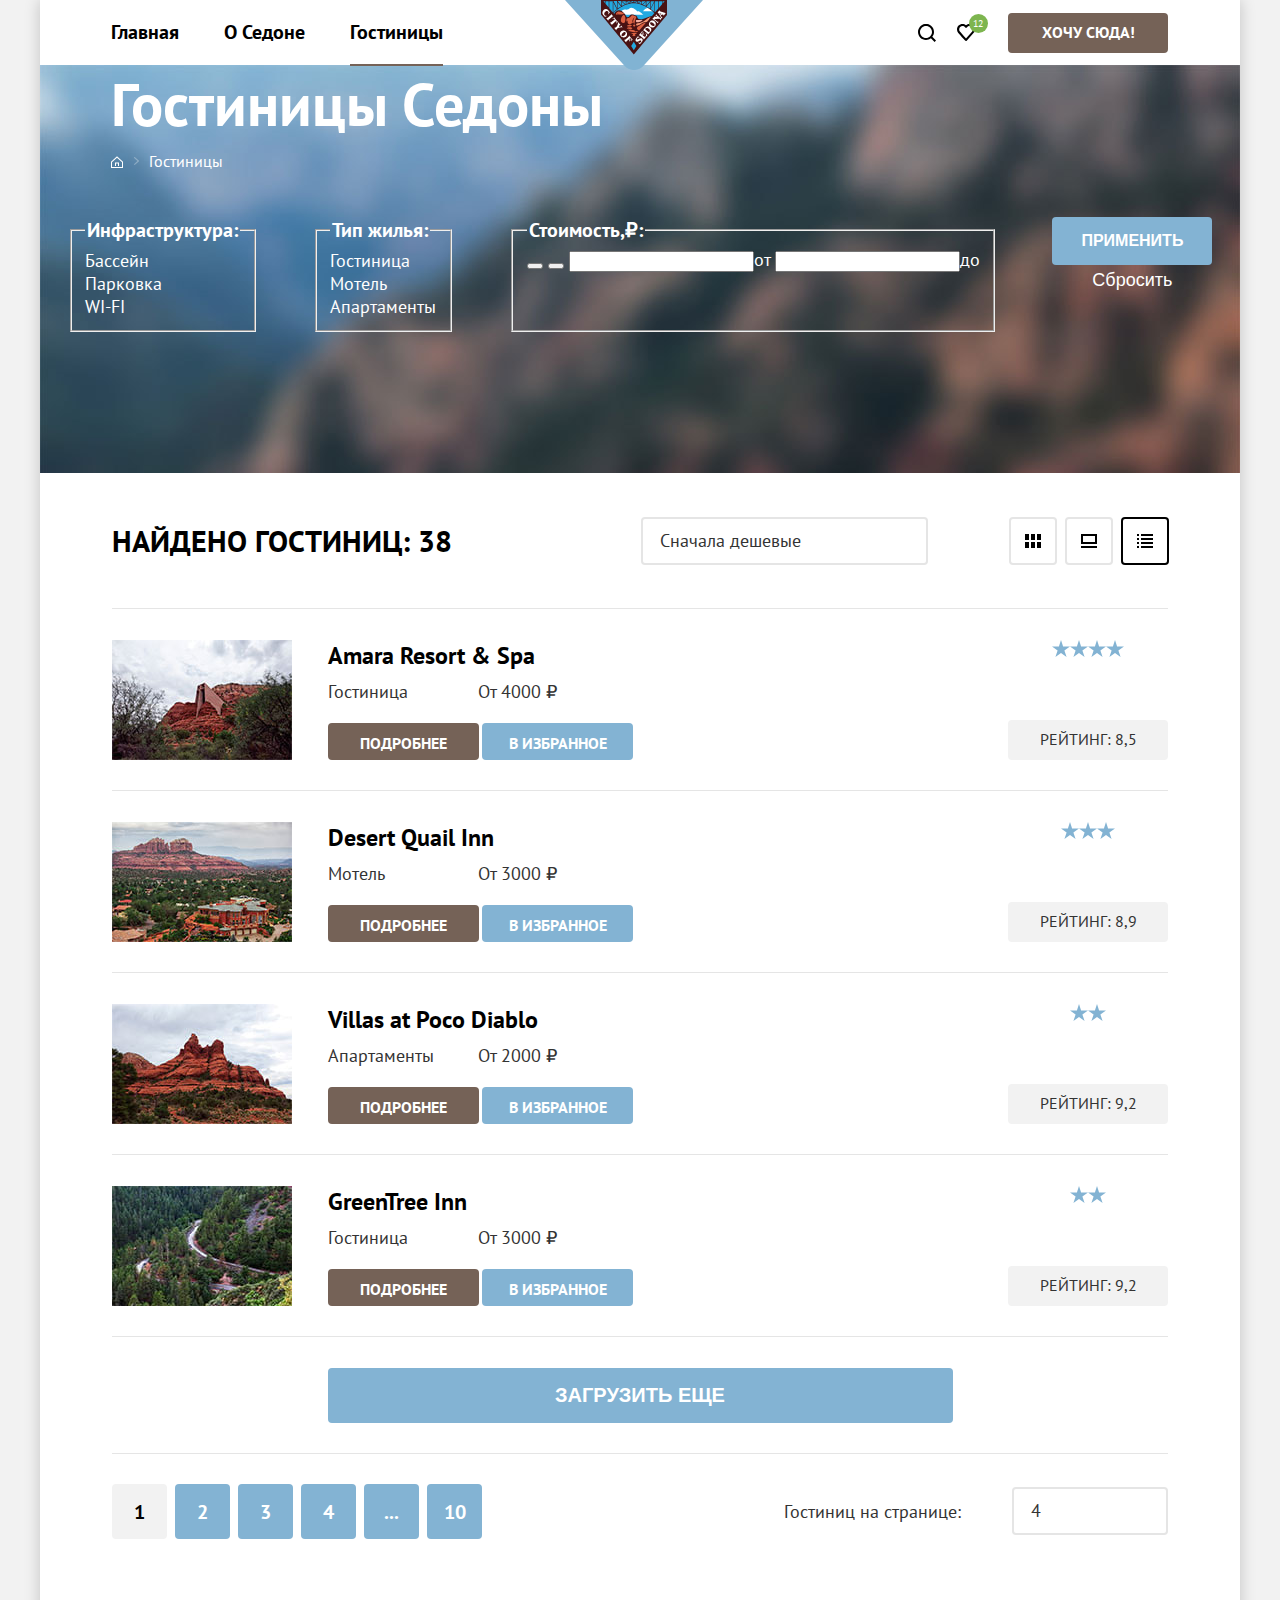
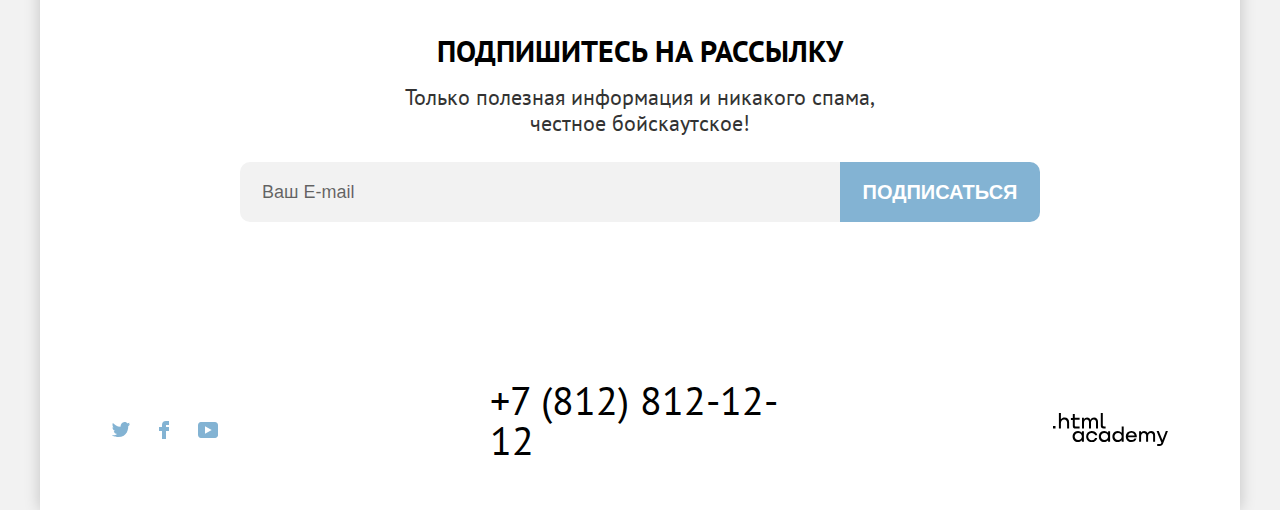
==== catalog.html @ 41ce442c "поправки" ====
<!DOCTYPE html>
<html lang="ru">
  <head>
    <meta charset="utf-8">
    <title>Каталог</title>
    <link rel="stylesheet" href="styles/styles.css">
  </head>

  <body>
    <div class="content-container">
    <header class="page-header">
      <nav class="navigation">
        <ul class="navigation-list">
          <li class="navigation-item">
            <a class="navigation-link" href="index.html">Главная</a>
          </li>
          <li class="navigation-item">
            <a class="navigation-link" href="about.html">О Седоне</a>
          </li>
          <li class="navigation-item">
            <a class="navigation-link" >Гостиницы</a>
          </li>
        </ul>

        <a class="navigation-logo" href="index.html">
          <img class="logo" src="img/sedona-mini-logo.svg" width="138" height="70" alt="логотип города Седона">
        </a>

        <ul class="navigation-list navigation-user">
          <li class="navigation-item">
            <a class="navigation-link" href="#">
              <svg class="navigation-icon"
              aria-hidden="true" focusable="false"
              width="18" height="18"
              viewBox="0 0 18 18"
              xmlns="http://www.w3.org/2000/svg">
              <path d="m18 16.5-3.7-3.7c1-1.3 1.7-3 1.7-4.9 0-4.4-3.6-8-8-8S0 3.6 0 8c0 4.4 3.6 8 8 8 1.8 0 3.5-.6 4.9-1.7l3.7 3.7 1.4-1.5ZM8 14c-3.3 0-6-2.7-6-6s2.7-6 6-6 6 2.7 6 6-2.7 6-6 6Z"/>
              </svg>
              <span class="visually-hidden">
                Поиск
              </span>
            </a>
          </li>
          <li class="navigation-item">
            <a class="navigation-link" href="#">
              <svg class="navigation-icon"
              aria-hidden="true" focusable="false"
              width="18" height="17"
              viewBox="0 0 18 17"
              xmlns="http://www.w3.org/2000/svg">
              <path d="M8.9 17c-.3 0-.6-.1-.8-.4-5.4-6.1-6.7-7.5-7-7.9C.4 7.8 0 6.6 0 5.4 0 2.4 2.4 0 5.5 0 6.8 0 8 .5 9 1.3 10 .5 11.3 0 12.5 0c3 0 5.5 2.4 5.5 5.4 0 1.3-.5 2.5-1.3 3.4l-7 7.9c-.2.2-.4.3-.8.3Zm-6-9.5c.3.4 3.5 4 6.1 6.9l6.2-7c.5-.5.7-1.2.7-2 0-1.8-1.5-3.3-3.3-3.3-1 0-2 .5-2.7 1.3-.3.3-.6.4-.9.4-.3 0-.6-.2-.8-.4-.7-.8-1.7-1.3-2.7-1.3-1.8 0-3.3 1.5-3.3 3.3-.1.9.3 1.6.7 2.1-.1 0-.1 0 0 0Z"/>
              </svg>
              <span class="visually-hidden">
                Избранное
              </span>
            </a>
            <span class="round-green">12</span>
          </li>
          <li class="navigation-item">
            <a class="button wanna-go" href="#">Хочу сюда!</a>
          </li>
        </ul>
      </nav>
    </header>

    <main class="main-inner main-container">
      <header class="inner-header">
        <h1 class="inner-header-title">Гостиницы Седоны</h1>
        <ul class="breadcrumbs">
          <li class="breadcrumbs-item">
            <a class="breadcrumbs-link bread-link-only-icon" href="index.html">
              <svg class="bread-home" width="12" height="12"
              aria-hidden="true" focusable="false"
              viewBox="0 0 12 12" fill="#fff"
              xmlns="http://www.w3.org/2000/svg"><path d="M6 .3 0 5.8V12h12V5.8L6 .3ZM11 11H1V6.2l5-4.5 5 4.5V11Z"/><path d="M4 10h1V7.5h2V10h1V6.5H4V10Z"/>
              </svg>
              <span class="visually-hidden">
                Главная
              </span>
            </a>
          </li>
          <li class="breadcrumbs-item">
            <a class="breadcrumbs-link" href="#">Гостиницы</a>
          </li>
        </ul>
      </header>

      <section class="infrastructure-type">
        <h2 class="visually-hidden">Инфраструктура и типы жилья фильтры</h2>
        <form class="infrastructure-type-filter" action="https://echo.htmlacademy.ru/" method="get">
          <fieldset class="catalog-filter-group">
            <legend class="catalog-filter-title">Инфраструктура:</legend>

            <ul class="catalog-filter-list">
              <li class="catalog-filter-item">
                <label class="control">
                  <input class="visually-hidden control-input" type="checkbox" name="swimming-pool">
                  <span class="control-mark"></span>
                  <span class="control-label">Бассейн</span>
                </label>
              </li>
              <li class="catalog-filter-item">
                <label class="control">
                  <input class="visually-hidden control-input" type="checkbox" name="parking-place">
                  <span class="control-mark"></span>
                  <span class="control-label">Парковка</span>
                </label>
              </li>
              <li class="catalog-filter-item">
                <label class="control">
                  <input class="visually-hidden control-input" type="checkbox" name="wi-fi">
                  <span class="control-mark"></span>
                  <span class="control-label">WI-FI</span>
                </label>
              </li>
            </ul>
          </fieldset>

          <fieldset class="catalog-filter-group">
            <legend class="catalog-filter-title">Тип жилья:</legend>
            <ul class="catalog-filter-list">
              <li class="catalog-filter-item">
                <label class="control">
                  <input class="visually-hidden control-input" type="radio" name="type-of-housing" value="guesthouse">
                  <span class="control-mark"></span>
                  <span class="control-label">Гостиница</span>
                </label>
              </li>
              <li class="catalog-filter-item">
                <label class="control">
                  <input class="visually-hidden control-input" type="radio" name="type-of-housing" value="motel">
                  <span class="control-mark"></span>
                  <span class="control-label">Мотель</span>
                </label>
              </li>
              <li class="catalog-filter-item">
                <label class="control">
                  <input class="visually-hidden control-input" type="radio" name="type-of-housing" value="apartments">
                  <span class="control-mark"></span>
                  <span class="control-label">Апартаменты</span>
                </label>
              </li>
            </ul>
          </fieldset>

          <fieldset class="catalog-filter-group">
            <legend class="catalog-filter-title">Стоимость,₽:</legend>
            <button class="range-toggle toggle-min" type="button">
              <span class="visually-hidden">Изменить минимальную цену.</span>
            </button>

            <button class="range-toggle toggle-max" type="button">
              <span class="visually-hidden">Изменить максимальную цену.</span>
            </button>

            <label class="catalog-filter-label">
              <input class="catalog-filter-input" type="number" name="min-price">от
            </label>

            <label class="catalog-filter-label">
              <input class="catalog-filter-input" type="number" name="max-price">до
            </label>

          </fieldset>

          <div class="button-container">
          <button class="button button-apply button-blue" type="submit">Применить</button>

          <button class="button-reset" type="reset">Сбросить</button>
          </div>
        </form>

        <div class="catalog-container">

        <div class="hotels-found-container">
        <p class="hotels-found-total">Найдено гостиниц: 38</p>

        <form class="sorting-type">
          <label class="visually-hidden" for="sorting">Сортировка</label>
          <select class="select-control" id="sorting" name="sorting">
            <option value="cheap">Сначала дешевые</option>
            <option value="expensive">Сначала дорогие</option>
          </select>
          <button class="visually-hidden" type="submit">Отсортировать отели</button>
        </form>

        <a href="#" class="grid-button-toggle">
          <svg width="16" height="14"
          aria-hidden="true" focusable="false"
          viewBox="0 0 16 14" fill="none"
          xmlns="http://www.w3.org/2000/svg"><path d="M4 0H0v6h4V0ZM16 0h-4v6h4V0ZM10 0H6v6h4V0ZM4 8H0v6h4V8ZM16 8h-4v6h4V8ZM10 8H6v6h4V8Z" fill="#000"/>
        </svg>
          <span class="visually-hidden">Показать карточки</span>
        </a>
        <a href="#" class="grid-button-toggle">
          <svg width="16" height="14"
          aria-hidden="true" focusable="false"
          viewBox="0 0 16 14" fill="none"
          xmlns="http://www.w3.org/2000/svg"><path d="M16 12H0v2h16v-2ZM14 2v6H2V2h12Zm2-2H0v10h16V0Z" fill="#000"/>
          </svg>
          <span class="visually-hidden">Показать карточки с описанием</span>
        </a>
        <a class="grid-button-toggle">
          <svg width="16" height="14"
          aria-hidden="true" focusable="false"
          viewBox="0 0 16 14" fill="none"
          xmlns="http://www.w3.org/2000/svg"><path d="M2 0H0v2h2V0ZM16 0H4v2h12V0ZM2 4H0v2h2V4ZM16 4H4v2h12V4ZM2 8H0v2h2V8ZM16 8H4v2h12V8ZM2 12H0v2h2v-2ZM16 12H4v2h12v-2Z" fill="#000"/>
          </svg>
          <span class="visually-hidden">Показать список</span>
        </a>
        </div>

        <ul class="hotel-list">
          <li class="hotel-card">
            <a class="hotel-image-link" href="hotel.html">
              <img class="hotel-card-image" src="img/catalog/hotel-one.jpg" width="180" height="120" alt="Амара Резорт эн Спа">
            </a>
            <div class="hotel-main-info-container">
            <h3 class="hotel-card-title"><a class="hotel-title-link" href="hotel.html">Amara Resort & Spa</a></h3>
            <span class="hotel-card-type">Гостиница</span>
            <span class="hotel-card-price">От 4000 ₽</span>
            <a href="#" class="button hotel-card-button">подробнее</a>
            <a href="#" class="button hotel-card-button button-blue">В избранное</a>
            </div>
            <div class="rating-container">
            <div class="hotel-rating-stars hotel-rating-stars-one"></div>
            <p class="hotel-rating-text">Рейтинг: 8,5</p>
            </div>
          </li>
          <li class="hotel-card">
            <a class="hotel-image-link" href="hotel.html">
              <img class="hotel-card-image" src="img/catalog/hotel-two.jpg" width="180" height="120" alt="Дэзерт Куэйл Инн">
            </a>
            <div class="hotel-main-info-container">
            <h3 class="hotel-card-title"><a class="hotel-title-link" href="hotel.html">Desert Quail Inn</a></h3>
            <span class="hotel-card-type">Мотель</span>
            <span class="hotel-card-price">От 3000 ₽</span>
            <a href="#" class="button hotel-card-button">подробнее</a>
            <a href="#" class="button hotel-card-button button-blue">В избранное</a>
            </div>
            <div class="rating-container">
            <div class="hotel-rating-stars hotel-rating-stars-two"></div>
            <p class="hotel-rating-text">Рейтинг: 8,9</p>
            </div>
          </li>
          <li class="hotel-card">
            <a class="hotel-image-link" href="hotel.html">
              <img class="hotel-card-image" src="img/catalog/hotel-three.jpg" width="180" height="120" alt="Вилас эт Поко Диабло">
            </a>
            <div class="hotel-main-info-container">
            <h3 class="hotel-card-title"><a class="hotel-title-link" href="hotel.html">Villas at Poco Diablo</a></h3>
            <span class="hotel-card-type">Апартаменты</span>
            <span class="hotel-card-price">От 2000 ₽</span>
            <a href="#" class="button hotel-card-button">подробнее</a>
            <a href="#" class="button hotel-card-button button-blue">В избранное</a>
            </div>
            <div class="rating-container">
            <div class="hotel-rating-stars hotel-rating-stars-three"></div>
            <p class="hotel-rating-text">Рейтинг: 9,2</p>
            </div>
          </li>
          <li class="hotel-card">
            <a class="hotel-image-link" href="hotel.html">
              <img class="hotel-card-image" src="img/catalog/hotel-four.jpg" width="180" height="120" alt="Грин Трии Инн">
            </a>
            <div class="hotel-main-info-container">
            <h3 class="hotel-card-title"><a class="hotel-title-link" href="hotel.html">GreenTree Inn</a></h3>
            <span class="hotel-card-type">Гостиница</span>
            <span class="hotel-card-price">От 3000 ₽</span>
            <a href="#" class="button hotel-card-button">подробнее</a>
            <a href="#" class="button hotel-card-button button-blue">В избранное</a>
            </div>
            <div class="rating-container">
            <div class="hotel-rating-stars hotel-rating-stars-four"></div>
            <p class="hotel-rating-text">Рейтинг: 9,2</p>
            </div>
          </li>
        </ul>

        <button class="button pagination-load-more button-blue" type="button">Загрузить еще</button>

        <div class="pagination-container">
        <ul class="pagination">
          <li class="pagination-item">
            <a class="pagination-link button pagination-current button-blue">1</a>
          </li>
          <li class="pagination-item">
            <a class="pagination-link button button-blue" href="#">2</a>
          </li>
          <li class="pagination-item">
            <a class="pagination-link button button-blue" href="#">3</a>
          </li>
          <li class="pagination-item">
            <a class="pagination-link button button-blue" href="#">4</a>
          </li>
          <li class="pagination-item">
            <a class="pagination-link button button-blue" href="#">...</a>
          </li>
          <li class="pagination-item">
            <a class="pagination-link button button-blue" href="#">10</a>
          </li>
        </ul>

        <form class="hotel-quantity-on-page">
          <label class="h-quantity" for="qy">Гостиниц на странице:</label>
          <select class="select-control" id="qy" name="amount">
            <option value="4">4</option>
            <option value="8">8</option>
          </select>
          <button class="visually-hidden" type="submit">Показать другое количество</button>
        </form>
        </div>
        </div>
      </section>
    </main>

    <footer class="page-footer">
      <section class="newsletter newsletter-catalog">
        <h2 class="page-footer-title">Подпишитесь на рассылку</h2>
        <p class="newsletter-email newsletter-email-catalog">Только полезная информация и никакого спама,<br>
          честное бойскаутское!</p>
         <form class="newsletter-form" action="#" method="post">
          <label class="visually-hidden" for="newsletter-email">Email</label>
          <input class="field" placeholder="Ваш E-mail" type="email" name="newsletter-email" id="newsletter-email" required>
          <button class="button newsletter-button button-blue" type="submit">Подписаться</button>
         </form>
      </section>

      <section class="footer-social">
        <h2 class="visually-hidden">Социальные сети</h2>
        <ul class="footer-social-list">
          <li class="footer-social-item">
            <a class="social-link" href="#">
              <svg class="social-icon"
              aria-hidden="true" focusable="false"
              width="18" height="15"
              viewBox="0 0 18 15" fill="#83B3D3"
              xmlns="http://www.w3.org/2000/svg"><g clip-path="url(#a)"><path d="M11.6.2c1.8-.5 3.2.3 3.8 1.2.7-.2 1.4-.5 2.1-.7 0 .9-.6 1.5-.9 1.8.7.1 1.4-.6 1.4-.6-.2 1-1.1 1.8-1.7 2C16.1 10.7 13 15.1 5.7 15h-.5c-.4 0-4.4-.5-5.2-1.9 2.4.2 4.1-.4 5-1.2-1-.3-2.9-.4-3.2-2.9.4.1.6.2 1.3.1C1.8 8.3.4 7.5.5 5.3c.3.3 1.1.5 1.4.5C1.1 5.6-.2 2.5.9.9c1.9 1.9 4 3.6 7.6 3.8C8.7 2.3 9.7.8 11.6.2Z" /></g><defs><clipPath id="a"><path fill="#fff" d="M0 0h18v15H0z"/></clipPath></defs>
              </svg>
              <span class="visually-hidden">Твиттер</span>
            </a>
          </li>
          <li class="footer-social-item">
            <a class="social-link" href="#">
              <svg class="social-icon"
              aria-hidden="true" focusable="false"
              width="10" height="18"
              viewBox="0 0 10 18" fill="#83B3D3"
              xmlns="http://www.w3.org/2000/svg">
              <path d="M7 0a4 4 0 0 0-4 4v2H0v4h3v8h4v-8h3V6H7V4h3V0H7Z"/>
              </svg>
              <span class="visually-hidden">ФейсБук</span>
            </a>
          </li>
          <li class="footer-social-item">
            <a class="social-link" href="#">
              <svg class="social-icon"
              aria-hidden="true" focusable="false"
              width="20" height="16"
              viewBox="0 0 20 16" fill="#83B3D3"
              xmlns="http://www.w3.org/2000/svg"><g clip-path="url(#b)"><path d="M17 0H2.9C1.2 0 0 1.5 0 3.2v9.5C0 14.5 1.2 16 2.9 16h14.3c1.5 0 2.9-1.5 2.9-3.2V3.2C19.9 1.5 18.7 0 17 0ZM7 11.8V4.2L13.7 8 7 11.8Z"/></g><defs><clipPath id="b"><path fill="#fff" d="M0 0h20v16H0z"/></clipPath></defs>
              </svg>
              <span class="visually-hidden">Ютюб</span>
            </a>
          </li>
        </ul>
      </section>

      <section class="contacts">
        <h2 class="visually-hidden">Номер телефона</h2>
          <a class="contacts-phone" href="tel:+78128121212">+7 (812) 812-12-12</a>
      </section>

      <section class="madein">
        <h2 class="visually-hidden">Сделоно в</h2>
          <a class="madein-link" href="https://htmlacademy.ru/">
            <svg class="madein-logo" width="115" height="34"
            aria-hidden="true" focusable="false"
            viewBox="0 0 115 34"
            xmlns="http://www.w3.org/2000/svg"><path d="M0 12.9v2.6h2.5v-2.6H0ZM11.6 4.5c-1.6 0-2.8.7-3.6 1.7h-.1V0h-2v15.5h2v-5.3c0-2.1 1.3-3.6 3.3-3.6 1.8 0 2.9 1.4 2.9 3.2v5.7h2V9.4c.1-3-1.8-4.9-4.5-4.9ZM26.6 4.8h-4.8V1.1h-2v3.8h-1.9v2h1.9v6c0 1.7 1 2.7 2.7 2.7h4.1v-2h-3.7c-.7 0-1.1-.4-1.1-1.1V6.8h4.8v-2ZM41.1 4.6c-1.6 0-2.9.8-3.5 2.1h-.1a3.7 3.7 0 0 0-3.4-2.1c-1.4 0-2.5.8-3.1 1.8h-.1V4.8H29v10.6h2V10c0-2 1-3.5 2.6-3.5 1.5 0 2.4 1 2.4 2.6v6.3h2V9.8c0-2.4 1.4-3.3 2.6-3.3 1.5 0 2.4 1 2.4 2.6v6.3h2V8.9c.1-2.5-1.4-4.3-3.9-4.3ZM47.8 12.7c0 1.7 1 2.7 2.8 2.7h2v-2h-1.7c-.7 0-1.1-.4-1.1-1.1V0h-2v12.7ZM28.9 19.7a4.9 4.9 0 0 0-3.9-1.8c-3.1 0-5.4 2.3-5.4 5.6s2.3 5.6 5.4 5.6c1.8 0 3-.8 3.8-1.9h.1v1.6h2V18.2h-2v1.5Zm-3.6 7.4a3.5 3.5 0 0 1-3.6-3.6c0-2 1.4-3.6 3.6-3.6s3.6 1.6 3.6 3.6c0 1.9-1.4 3.6-3.6 3.6ZM44.2 22c-.5-2.4-2.6-4.1-5.4-4.1a5.4 5.4 0 0 0-5.6 5.6c0 3.1 2.2 5.6 5.6 5.6 2.8 0 4.9-1.8 5.4-4.2h-2.1a3.4 3.4 0 0 1-3.3 2.3 3.5 3.5 0 0 1-3.6-3.6c0-2 1.4-3.6 3.6-3.6 1.6 0 2.8 1 3.3 2.2h2.1V22ZM55.1 19.7a4.9 4.9 0 0 0-3.9-1.8c-3.1 0-5.4 2.3-5.4 5.6s2.3 5.6 5.4 5.6c1.8 0 3-.8 3.8-1.9h.1v1.6h2V18.2h-2v1.5Zm-3.6 7.4a3.5 3.5 0 0 1-3.6-3.6c0-2 1.4-3.6 3.6-3.6s3.6 1.6 3.6 3.6c0 1.9-1.5 3.6-3.6 3.6ZM68.7 19.8a5 5 0 0 0-3.9-1.9c-3.1 0-5.4 2.3-5.4 5.6s2.2 5.6 5.4 5.6c1.7 0 3-.8 3.8-1.8h.1v1.5h2V13.4h-2v6.4Zm-3.6 7.3a3.5 3.5 0 0 1-3.6-3.6c0-2 1.4-3.6 3.6-3.6s3.6 1.6 3.6 3.6c-.1 2-1.5 3.6-3.6 3.6ZM78.3 17.9a5.4 5.4 0 0 0-5.5 5.6c0 3 2.1 5.6 5.5 5.6 2.5 0 4.5-1.3 5.2-3.6h-2.1c-.5 1-1.6 1.6-3 1.6-1.9 0-3.3-1.3-3.4-2.9h8.8c.2-3.6-2-6.3-5.5-6.3Zm0 1.9c1.7 0 3 1 3.3 2.6h-6.5a3.2 3.2 0 0 1 3.2-2.6ZM98.2 17.9a4 4 0 0 0-3.6 2h-.1c-.6-1.2-1.8-2-3.4-2-1.4 0-2.5.7-3.1 1.8v-1.5h-1.9v10.6h2v-5.4c0-2 1-3.4 2.6-3.5 1.5 0 2.4 1 2.4 2.6v6.3h2v-5.6c0-2.4 1.4-3.3 2.6-3.3 1.5 0 2.4 1 2.4 2.6v6.3h2v-6.5c.1-2.6-1.4-4.4-3.9-4.4ZM109.4 27l-3.6-8.9h-2.2l4.8 11.6c-.3.9-.7 1.2-1.7 1.2h-2.5v2h2.5c1.8 0 2.8-.8 3.5-2.6l4.7-12.2h-2.1l-3.4 8.9Z"/>
            </svg>
          </a>
      </section>
    </footer>
    </div>
  </body>
</html>
---- styles/styles.css ----
@font-face {
  font-family: "PT Sans";
  font-style: normal;
  font-weight: 400;
  src: url("../fonts/ptsans-400.woff2") format("woff2");
  font-display: swap;
}

@font-face {
  font-family: "PT Sans";
  font-style: normal;
  font-weight: 700;
  src: url("../fonts/ptsans-700.woff2") format("woff2");
  font-display: swap;
}

.visually-hidden {
  position: absolute;
  width: 1px;
  height: 1px;
  margin: -1px;
  padding: 0;
  border: 0;
  clip: rect(0 0 0 0);
  overflow: hidden;
}

html {
  height: 100%;
}

body {
  margin: 0;
  display: flex;
  flex-direction: column;
  min-height: 100%;
  font-family: "PT Sans", "Verdana", sans-serif;
  font-weight: 400;
  font-size: 18px;
  line-height: 21px;
  color: #333333;
  background-color: #F2F2F2;
}
.pagination,
.hotel-card,
.infrastructure-type-filter,
.hotels-found-container{
  display: flex;
  list-style-type: none;
}

.infrastructure-type-filter {
  justify-content: space-around;
  margin-bottom: 142px;
}

.select-control {
  display: block;
  font-size: 18px;
  font-family: "PT Sans", sans-serif;
  font-weight: 400;
  color: #333333;
  line-height: 23px;
  padding: 12px 127px 13px 19px;
  max-width: 100%;
  box-sizing: border-box;
  margin: 0;
  border: none;
  box-shadow: inset 0 0 0 2px #E5E5E5;
  border-radius: 4px;
  -moz-appearance: none;
  -webkit-appearance: none;
  appearance: none;
  background-color: #FFFFFF;
}

.select-control:hover {
  box-shadow: inset 0 0 0 2px #83B3D3;
}

.select-control:focus {
  box-shadow: inset 0 0 0 2px #83B3D3;
  outline: none;
}

.select-control:active {
  color: rgba(3, 3, 3, 0.3);
}

.hotels-found-container {
  width: 1057px;
  align-items:center;
  min-height: 134px;
}

.sorting-type {
  margin-right: 81px;
}

.pagination {
  width: 368px;
}

.pagination-item:not(:last-child) {
  margin-right: 8px;
}

.hotel-quantity-on-page,
.rating-container {
  margin-left: auto;
}

.rating-container {
  display: flex;
  flex-direction: column;
  align-items: center;
  justify-content: space-between;
}


.content-container {
  margin: 0 auto;
  width: 1200px;
  background: #FFFFFF;
  box-shadow: 0px 0px 15px rgba(0, 0, 0, 0.2);
}

.catalog-container {
  display: flex;
  flex-direction: column;
  width: 1056px;
  margin: 0 auto;
}

.main-container {
  flex-grow: 1;
}

.pagination-container,
.navigation,
.navigation-list {
  display: flex;
  flex-wrap: wrap;
}

.pagination-container {
  position:relative;
  align-items: center;
}

.pagination-container:before{
  position: absolute;
  content: "";
  width: 1056px;
  border-bottom: 1px solid #E5E5E5;
  top: -31px;
}

.navigation {
  padding-left: 59px;
  padding-right: 72px;
}

.reccomendation-list,
.advantages-list,
.pagination,
.hotel-list,
.catalog-filter-list,
.navigation-list,
.footer-social-list,
.breadcrumbs {
  margin: 0;
  padding: 0;
  list-style-type: none;
}

.hotel-list {
  border-top: 1px solid #E5E5E5;
  margin-bottom: 31px;
}

.hotel-card {
  padding-top: 31px;
  padding-bottom: 30px;
  border-bottom: 1px solid #E5E5E5;
}

.hotel-main-info-container {
  margin-left: 36px;
  display: grid;
  grid-template-columns: 150px 300px;
}

.breadcrumbs {
  display: flex;
  align-items: center;
  margin-left: 63px;
  margin-bottom: 42px;
}

.footer-social-list {
  display: flex;
  flex-wrap: wrap;
}

.footer-social {
  width: 179px;
  margin-left: 61px;
}

.footer-social-item .button {
  background-color: #FFFFFF;
}

.footer-social-item:nth-child(3n+1) {
  margin-right: 3px;
}

.footer-social-item:nth-child(3n+2) {
  margin-right: 4px;
}

.navigation-list {
  width: 400px;
  align-items: center;
}

.navigation-list:nth-child(1) .navigation-item:not(:nth-child(3)) {
  margin-right: 21px;
}

.navigation-user .navigation-item:nth-child(3n+2) {
  margin-left: 1px;
}

.navigation-user .navigation-item:nth-child(3n+3) {
  margin-left: 23px;
}

.navigation-user {
  justify-content: flex-end;
}

.navigation-user .navigation-link {
  display: flex;
  align-items: center;
  justify-content: center;
  padding: 10px;
}

.wrapper-under-welcome {
  padding-top: 63px;
  padding-bottom: 79px;
  padding-left: 240px;
  padding-right: 240px;
}

.under-welcome {
  margin: 0;
}

.navigation-user .navigation-item:nth-child(2) {
  position:relative;
}
.round-green {
  color: #FFFFFF;
  display: block;
  width: 19px;
  height: 19px;
  font-size: 10px;
  line-height: 13px;
  padding-top: 3px;
  box-sizing: border-box;
  padding-left: 4px;
  background-color: #7DB54F;
  border-radius: 50%;
  position: absolute;
  top: 0px;
  left: 22px;
}

.advantages-list,
.reccomendation-list,
.ai-with-pic {
  display: grid;
  grid-template-columns: repeat(3, 400px);
}

.ai-with-pic {
  grid-column: 1/-1;
}

 .ai-with-pic:nth-child(3n+1) .wrapper-advantages-item-sedona {
  grid-column: 2/-1;
 }

 .ai-with-pic:nth-child(2n) .wrapper-advantages-item-sedona {
   grid-column: 1/3;
   grid-row: 1/2;
 }

.reccomendation-item,
.experiment {
  width: 400px;
  min-height: 384px;
}
.wrapper-advantages-item-sedona {
  width: 800px;
}

.advantages-photo-bug {
  display: block;
}

.interested {
  display: flex;
  flex-direction: column;
  align-items: center;
}
.page-footer {
  display: flex;
  flex-wrap: wrap;
  justify-content: space-between;
  align-items: center;
}

.contacts {
  width: 361px;
  margin: 15px auto 35px auto;
}
.madein {
  width: 160px;
  margin-right: 50px;
}

.madein-link {
  display:flex;
  align-items:center;
  justify-content: center;
  padding: 18px 22px;
}

.madein-link:hover .madein-logo {
  fill: #756257;
}

.madein-link:focus .madein-logo {
  fill: #756257;
}
.madein-link:focus {
box-shadow: inset 0 0 0 3px #83B3D3;
outline: none;
border-radius: 10px;
}

.madein-link:active .madein-logo {
  fill: #756257;
  opacity: 30%;
}

.navigation-link  {
  color: #000000;
  font-weight: 700;
  padding: 6px 12px;
  font-size: 20px;
  line-height: 26px;
  text-decoration: none;
}

.social-link {
  width: 40px;
  height: 40px;
  display:flex;
  align-items: center;
  justify-content: center;
}

.social-icon,
.navigation-icon {
  display: block;
}

.social-link:hover .social-icon {
  fill:#68A2CA;
}

.social-link:focus {
  box-shadow: inset 0 0 0 3px #83B3D3;
  outline: none;
  border-radius: 10px;
}

.social-link:focus .social-icon {
  fill:#68A2CA;
}

.social-link:active .social-icon {
  fill:#68A2CA;
  opacity: 30%;
}

.navigation-link:hover,
.contacts-phone:hover {
  color: #756257;
}

.navigation-link:focus,
.contacts-phone:focus {
  color: #756257;
  box-shadow: inset 0 0 0 3px #83B3D3;
  outline: none;
  border-radius: 10px;
}
.navigation-link:not([href]) {
  text-decoration-line:underline;
  text-decoration-style: solid;
  text-decoration-color:#756257;
  text-decoration-thickness: 2px;
  text-underline-offset: 25px;
}
.navigation-item {
  z-index:1;
}
.navigation-link:active,
.contacts-phone:active {
  color: #756257;
  opacity: 30%;
}

.navigation-link:hover .navigation-icon {
  fill: #756257;
}

.navigation-link:focus .navigation-icon {
  fill: #756257;
}

.navigation-link:active .navigation-icon {
  fill: #756257;
  opacity: 30%;
}

.wanna-go:hover,
.button-search:hover,
.hotel-card-button:hover {
  background-color: #615048;
}

.wanna-go:focus,
.button-search:focus,
.hotel-card-button:focus {
  background-color: #615048;
  box-shadow: 0 0 0 3px #83B3D3;
  outline: none;
  border-radius: 4px;
}

.wanna-go:active,
.button-search:active,
.hotel-card-button:active  {
  background-color: #615048;
  color: rgba(255, 255, 255, 0.3);
}

.wanna-go {
  display: block;
  width: 160px;
  padding-top: 9px;
  padding-bottom: 10px;
}
.grid-button-toggle {
  width: 48px;
  height: 48px;
  display: flex;
  align-items: center;
  justify-content: center;
  padding: 17px 16px;
  background-color: #FFFFFF;
  box-sizing: border-box;
  box-shadow: inset 0 0 0 2px #e5e5e5;
  border-radius: 4px;
}

.grid-button-toggle:nth-of-type(2) {
  margin-left: 8px;
  margin-right: 8px;
}

.grid-button-toggle:hover {
  box-shadow: inset 0 0 0 2px #83B3D3;
}

.grid-button-toggle:focus {
  box-shadow: inset 0 0 0 2px #83B3D3;
  outline: none;
}
.grid-button-toggle:not([href]) {
  box-shadow: inset 0 0 0 2px #000000;
  outline: none;
}

.button-container {
  display: flex;
  flex-direction: column;
  align-items: center;
}

.button {
 display: inline-block;
 font-size: 16px;
 color: #FFFFFF ;
 font-weight: 700;
 box-sizing: border-box;
 background-color: #756257;
 border: none;
 border-radius: 4px;
 text-align: center;
 text-transform: uppercase;
 text-decoration: none;
 cursor: pointer;
}

.button-blue {
  background-color: #83B3D3;
}

.button-blue:hover {
  background-color: #68A2CA;
}

.button-blue:focus {
  background-color: #68A2CA;
  box-shadow: 0 0 0 3px #756257;
  outline: none;
  border-radius: 4px;
}

.newsletter-button:focus {
  border-top-right-radius: 10px;
  border-bottom-right-radius: 10px;
  border-top-left-radius: 0px;
  border-bottom-left-radius: 0px;
}

.button-blue:active {
  color: rgba(255, 255, 255, 0.3);
  background-color: #68A2CA;
}

.button-apply:focus {
  box-shadow: 0 0 0 3px #FFFFFF;
  outline: none;
  border-radius: 4px;
}

.button-apply {
  width: 160px;
  min-height: 48px;
  padding: 0;
}
.button-search {
  min-width: 575px;
  padding-top: 12px;
  padding-bottom: 12px;
  font-size: 20px;
  line-height: 36px;
  margin-bottom: 91px;
}

.newsletter-button {
  width: 200px;
  min-height: 60px;
  padding: 0;
  font-size: 20px;
  line-height: 26px;
  border-radius: 0px 10px 10px 0px;
  margin: 0;
}

.hotel-card-button {
  padding-top: 9px;
  padding-bottom: 10px;
  width: 151px;
  max-height: 37px;
  align-self: end;
}

.hotel-card-type {
  align-self: start;
}

.button+.button {
  margin-left: 4px;
}


.pagination-load-more {
  align-self: center;
  width: 625px;
  font-size: 20px;
  line-height: 26px;
  min-height: 55px;
  padding: 0;
  margin-bottom: 61px;
}

.button-reset {
  display: inline-block;
  background: transparent;
  border: none;
  color: #FFFFFF;
  text-decoration: none;
  font-weight: 400;
  font-size: 18px;
  line-height: 23px;
  text-align: center;
  padding: 4px 0 5px 0;
  width: 100px;
  border-radius: 4px;
}

.button-reset:hover {
  color: rgba(255, 255, 255, 0.6);
}

.button-reset:focus {
  box-shadow: inset 0 0 0 3px #83B3D3;
  outline: none;
}

.button-reset:active {
  color: rgba(255, 255, 255, 0.3);
}

.pagination-link {
  display: block;
  box-sizing: border-box;
  width: 55px;
  height: 55px;
  font-size: 20px;
  line-height: 26px;
  padding: 15px;
}

.pagination-link:not([href]) {
  color: #000000;
  background-color: #F2F2F2;
}

.breadcrumbs-link {
  display: flex;
  align-items: center;
  justify-content: center;
  color: #FFFFFF;
  font-size: 16px;
  text-decoration: none;
}

.breadcrumbs-item:not(:nth-child(1)) {
  margin-left: 10px;
}
.breadcrumbs-item {
  position: relative;
}

.breadcrumbs-item:not(:nth-child(1)):before{
  content: url(../img/nav-vector.svg);
  position: absolute;
  left: -7px;
}

.breadcrumbs-item:not(:nth-child(1)) .breadcrumbs-link {
  padding: 3px 8px;
}

.bread-link-only-icon {
  width: 28px;
  height: 27px;
}

.breadcrumbs-link:hover .bread-home{
  fill: rgba(255, 255, 255, 0.6);
}
.breadcrumbs-link:hover {
  color: rgba(255, 255, 255, 0.6);
}

.breadcrumbs-link:focus {
  box-shadow: inset 0 0 0 3px #83B3D3;
  outline: none;
  border-radius: 4px
}

.breadcrumbs-link:active .bread-home {
  fill: rgba(255, 255, 255, 0.3);
}

.breadcrumbs-link:active {
  color: rgba(255, 255, 255, 0.3);
}

.main-index {
  text-align: center;
}

.index-title,
.interested-index-title,
.page-footer-title {
  font-weight: 700;
  font-size: 30px;
  line-height: 36px;
  color: #000000;
  text-transform: uppercase;
}

.page-footer-title {
  margin-top: 94px;
  margin-bottom: 15px;
}

.newsletter-email {
  font-size: 22px;
  line-height: 26px;
  margin-top: 0;
  margin-bottom: 26px;;
}

.newsletter-form {
  display: flex;
  justify-content: center;
  margin-bottom: 94px;
}
.field {
  width: 600px;
  font-size: 18px;
  line-height: 26px;
  background-color: #F2F2F2;
  border-top-left-radius: 10px;
  border-bottom-left-radius: 10px;
  border: none;
  margin: 0;
  padding-left: 22px;
  padding-right: 19px;
  box-sizing: border-box;
}

.field::-webkit-input-placeholder {
  color: rgba(0, 0, 0, 0.6);
}

.field:hover {
  background-color: #E5E5E5;
}

.field:focus {
  background-color: #E5E5E5;
  box-shadow: 0 0 0 3px #83B3D3;
  outline: none;
}

.field:not(:placeholder-shown) {
  background-color: #FFFFFF;
  box-shadow: inset 0 0 0 2px #000000;
}

.field-with-error {
  background-color: #FFFFFF;
  box-shadow: inset 0 0 0 2px #FF5757;
}

.interested-index-title {
  margin-top: 91px;
  margin-bottom: 15px;
}

.interested-text {
  font-size: 22px;
  line-height: 26px;
  margin-top: 0;
  margin-bottom: 73px;
  width: 720px;
}

.index-title {
  padding-bottom: 8px;
}

.footer-title-white {
  color:#FFFFFF;
}

.newsletter-email-catalog {
  color: #333333;
}

.text-under-index-title {
  margin-top: 23px;
  font-size: 22px;
  line-height: 36px;
}

.advantages-title,
.reccomendation-title {
  color: #000000;
  font-weight: 700;
  font-size: 24px;
  line-height: 28px;
  text-transform: uppercase;
}

.advantages-title {
  margin-top: 98px;
  margin-bottom: 25px;
  margin-left: auto;
  margin-right: auto;
}

.advantages-description {
  margin-top: 26px;
  margin-bottom: 77px;
  margin-left: 75px;
  margin-right: 75px;
}

.description-blue {
  margin-left: 90px;
  margin-right: 90px;
}

.advantages-number {
  display: block;
}

.reccomendation-title {
  margin-top: 0px;
  margin-bottom: 20px;
}

.ai-blue {
  color: #FFFFFF;
}

.experiment {
  background-color:#83B3D3;
}

.reccomendation-description {
  color: #333333;
  width: 250px;
  margin-top: 0;
  margin-bottom: 79px;
  margin-left: 75px;
  margin-right: 75px;
}

.reccomendation-item:nth-child(1n) {
  background-color: rgba(131, 179, 211, 0.12);
}

.reccomendation-item:nth-child(2n) {
  background-color: #FFFFFF;
}

.advantages-item:nth-child(3n+3),
.advantages-item:nth-child(2n+3)  {
  background-color: rgba(131, 179, 211, 0.12);
  width: 400px;
  min-height: 384px;
}

.advantages-item:nth-child(2n+4) {
  background-color: rgba(131, 179, 211, 0.2);
  width: 400px;
  min-height: 384px;
}

.contacts-phone {
  display: block;
  padding: 15px;
  color: #000000;
  font-size: 40px;
  line-height: 40px;
  text-decoration: none;
}

.inner-header-title {
  color: #FFFFFF;
  font-weight: 700;
  font-size: 60px;
  line-height: 78px;
  margin-top: 0;
  margin-bottom: 5px;
  margin-left: 71px;
}

.catalog-filter-group{
  color: #FFFFFF;
}

.catalog-filter-title {
  font-weight: 700;
  font-size: 20px;
  line-height: 26px;
}

.control-label {
  font-weight: 400;
  font-size: 18px;
  line-height: 23px;
}

.hotels-found-total {
  color: #000000;
  font-weight: 700;
  font-size: 30px;
  line-height: 39px;
  text-transform: uppercase;
  margin-top: 0;
  margin-bottom: 0;
  margin-right: auto;

}

.hotel-card {
  line-height: 23px;
}
.hotel-card-image {
  display: block;
}
.hotel-image-link:hover {
  opacity: 60%;
}

.hotel-image-link:focus {
  box-shadow: 0 0 0 3px #83B3D3;
  outline: none;
}

.hotel-image-link:active {
  opacity: 30% ;
}

.hotel-card-title {
  margin: 0 0 0 -15px;
  grid-column: 1/-1;
}

.hotel-title-link {
  padding: 10px 16px 10px 15px;
  border-radius: 10px;
}

.hotel-title-link:hover {
  color: #756257;
}

.hotel-title-link:focus {
  color: #756257;
  box-shadow: inset 0 0 0 3px #83B3D3;
  outline: none;
}

.hotel-title-link:active {
  color: #756257;
  opacity: 30%;
}

.hotel-title-link {
  color: #000000;
  font-weight: 700;
  font-size: 24px;
  line-height: 31px;
  text-decoration: none;
}

.hotel-rating-text {
  width: 160px;
  background-color: #F2F2F2;
  border-radius: 4px;
  font-size: 16px;
  line-height: 21px;
  text-align: center;
  text-transform: uppercase;
  margin: 0;
  padding: 9px 0 10px 0;
}

.hotel-quantity-on-page {
  display: flex;
  align-items: center;
  line-height: 23px;
}

.h-quantity {
  margin-right: 51px;
}

.navigation-list:first-of-type {
  margin-top: 19px;
  margin-bottom: 20px;
}

.navigation-user {
  align-items: center;
}

.navigation-logo {
  margin: 0 auto;
  margin-bottom: -34px;
  z-index: 1;
  width: 138px;
  color: #000000;
  background-color: transparent;
}

.welcome-logo-cover {
  position: relative;
  color: #000000;
  background-color: white;
  background: url("../img/divider.svg") no-repeat bottom, url("../img/background-index.jpg") no-repeat;
}

.welcome-logo {
  margin-left: auto;
  margin-right: auto;
  margin-top: 52px;
  margin-bottom: 77px;
}

.housing {
  margin: 89px auto 23px auto;
  width: 75px;
  height: 72px;
  background-image: url("../img/housing.svg");
  background-repeat: no-repeat;
}

.food {
  margin: 91px auto 23px auto;
  width: 74px;
  height: 70px;
  background-image: url("../img/food.svg");
  background-repeat: no-repeat;
}

.souvenirs {
  margin: 85px auto 23px auto;
  width: 64px;
  height: 76px;
  background-image: url("../img/souvenirs.svg");
  background-repeat: no-repeat;
}

.newsletter {
  width: 1200px;
  min-height: 411px;
  color: #FFFFFF;
  background-color: #000000;
  background-image: url("../img/background-main-mail.jpg");
  background-repeat: no-repeat;
  text-align: center;
}

.newsletter-catalog {
  background-image: none;
  background-color:#FFFFFF;
}


.main-inner {
  min-height: 408px;
  background-image: url("../img/background-catalog-filter.jpg");
  background-repeat: no-repeat;
}

.hotel-rating-stars {
  height: 17px;
  background-color: white;
  background-image: url("../img/star.svg");
  background-repeat: repeat-x;
}

.hotel-rating-stars-one {
  width: 72px;
}

.hotel-rating-stars-two {
  width: 54px;
}

.hotel-rating-stars-three {
  width: 36px;
}

.hotel-rating-stars-four {
  width: 36px;
}
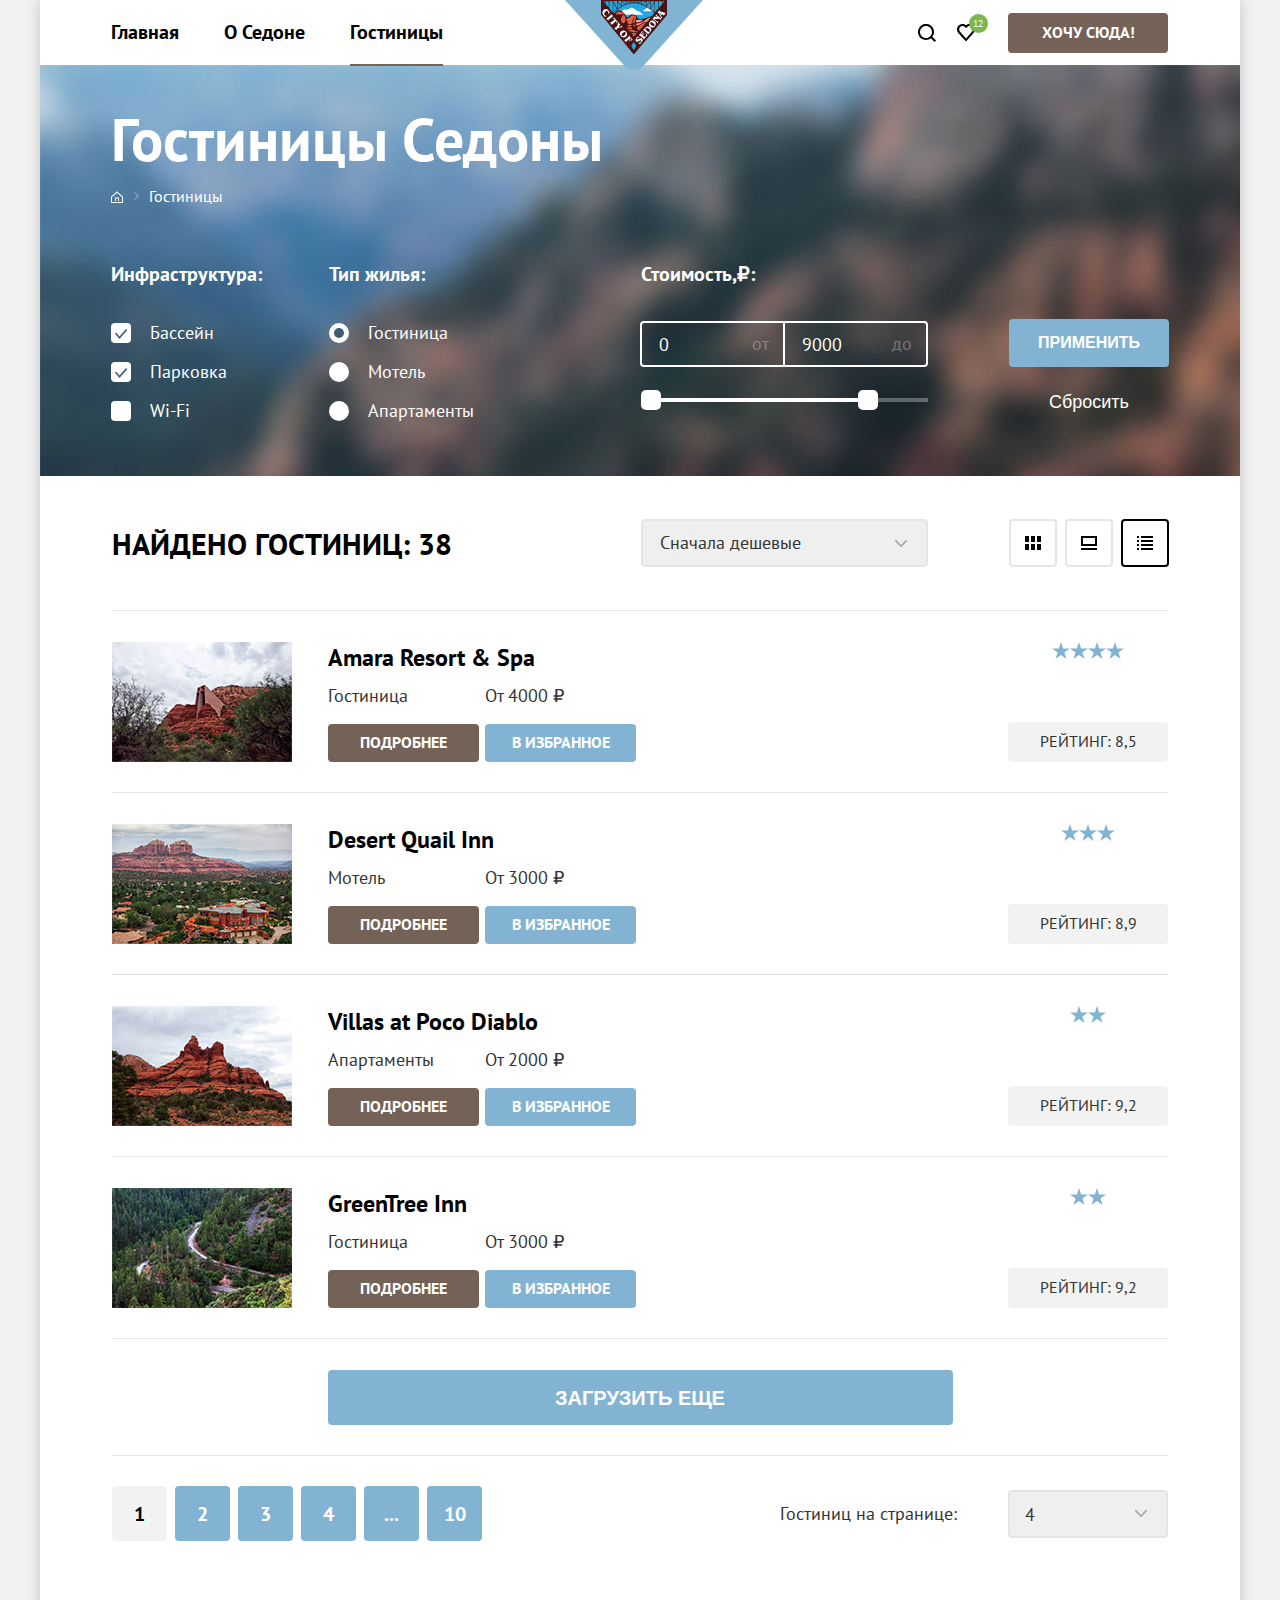
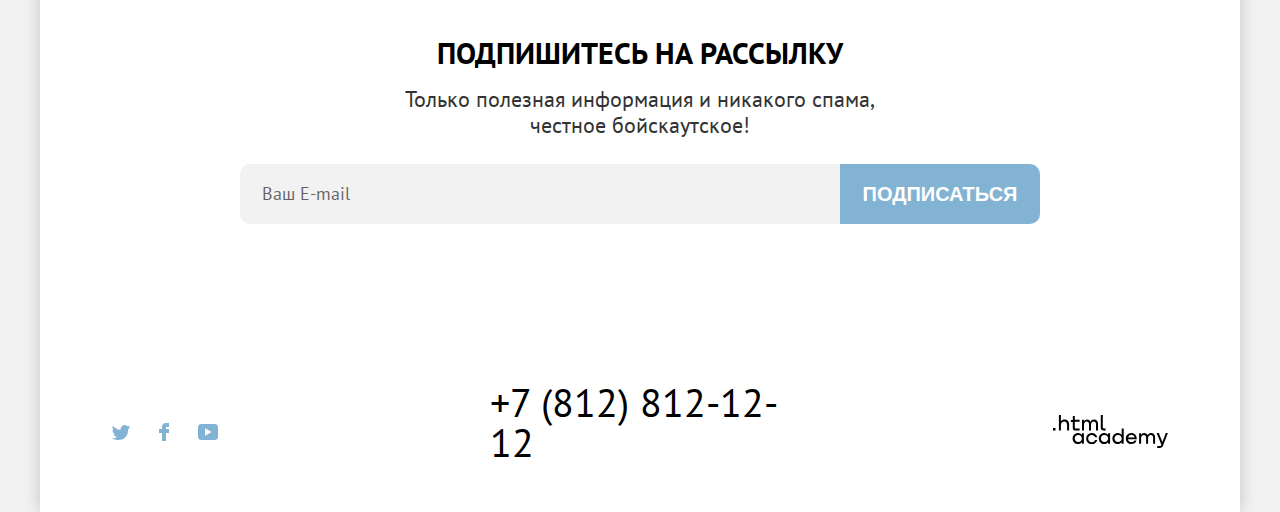
==== commit f24737fd: "Завершаем верстку всех компонентов" ====
--- a/catalog.html
+++ b/catalog.html
@@ -64,6 +64,7 @@
     </header>
 
     <main class="main-inner main-container">
+      <div class="back-inn">
       <header class="inner-header">
         <h1 class="inner-header-title">Гостиницы Седоны</h1>
         <ul class="breadcrumbs">
@@ -94,14 +95,14 @@
             <ul class="catalog-filter-list">
               <li class="catalog-filter-item">
                 <label class="control">
-                  <input class="visually-hidden control-input" type="checkbox" name="swimming-pool">
+                  <input class="visually-hidden control-input" type="checkbox" name="swimming-pool" checked="checked">
                   <span class="control-mark"></span>
                   <span class="control-label">Бассейн</span>
                 </label>
               </li>
               <li class="catalog-filter-item">
                 <label class="control">
-                  <input class="visually-hidden control-input" type="checkbox" name="parking-place">
+                  <input class="visually-hidden control-input" type="checkbox" name="parking-place" checked="checked">
                   <span class="control-mark"></span>
                   <span class="control-label">Парковка</span>
                 </label>
@@ -110,7 +111,7 @@
                 <label class="control">
                   <input class="visually-hidden control-input" type="checkbox" name="wi-fi">
                   <span class="control-mark"></span>
-                  <span class="control-label">WI-FI</span>
+                  <span class="control-label">Wi-Fi</span>
                 </label>
               </li>
             </ul>
@@ -121,7 +122,7 @@
             <ul class="catalog-filter-list">
               <li class="catalog-filter-item">
                 <label class="control">
-                  <input class="visually-hidden control-input" type="radio" name="type-of-housing" value="guesthouse">
+                  <input class="visually-hidden control-input" type="radio" name="type-of-housing" value="guesthouse" checked="checked">
                   <span class="control-mark"></span>
                   <span class="control-label">Гостиница</span>
                 </label>
@@ -145,22 +146,30 @@
 
           <fieldset class="catalog-filter-group">
             <legend class="catalog-filter-title">Стоимость,₽:</legend>
-            <button class="range-toggle toggle-min" type="button">
-              <span class="visually-hidden">Изменить минимальную цену.</span>
-            </button>
-
-            <button class="range-toggle toggle-max" type="button">
-              <span class="visually-hidden">Изменить максимальную цену.</span>
-            </button>
-
-            <label class="catalog-filter-label">
-              <input class="catalog-filter-input" type="number" name="min-price">от
-            </label>
-
-            <label class="catalog-filter-label">
-              <input class="catalog-filter-input" type="number" name="max-price">до
-            </label>
-
+
+            <div class="range">
+              <div class="range-wrapper-inputs">
+                <label class="catalog-filter-label">
+                  <input class="catalog-filter-input input-left" type="number" name="min-price" placeholder="0">
+                </label>
+
+                <label class="catalog-filter-label">
+                  <input class="catalog-filter-input input-right" type="number" name="max-price" placeholder="9000">
+                </label>
+              </div>
+
+              <div class="range-scale">
+                <div class="range-bar" style="right: 51px; left:0px; width: 227px">
+                  <button class="range-toggle toggle-min" type="button">
+                    <span class="visually-hidden">Изменить минимальную цену.</span>
+                  </button>
+
+                  <button class="range-toggle toggle-max" type="button">
+                    <span class="visually-hidden">Изменить максимальную цену.</span>
+                  </button>
+                </div>
+              </div>
+            </div>
           </fieldset>
 
           <div class="button-container">
@@ -169,6 +178,8 @@
           <button class="button-reset" type="reset">Сбросить</button>
           </div>
         </form>
+      </section>
+      </div>
 
         <div class="catalog-container">
 
@@ -304,14 +315,13 @@
         <form class="hotel-quantity-on-page">
           <label class="h-quantity" for="qy">Гостиниц на странице:</label>
           <select class="select-control" id="qy" name="amount">
-            <option value="4">4</option>
-            <option value="8">8</option>
+            <option value="four">4</option>
+            <option value="eight">8</option>
           </select>
           <button class="visually-hidden" type="submit">Показать другое количество</button>
         </form>
         </div>
         </div>
-      </section>
     </main>
 
     <footer class="page-footer">
--- a/styles/styles.css
+++ b/styles/styles.css
@@ -50,28 +50,31 @@
 }
 
 .infrastructure-type-filter {
-  justify-content: space-around;
-  margin-bottom: 142px;
+  padding-bottom: 54px;
 }
 
 .select-control {
   display: block;
+  font-family: "PT Sans", sans-serif;
   font-size: 18px;
-  font-family: "PT Sans", sans-serif;
-  font-weight: 400;
+  line-height: 23px;
   color: #333333;
-  line-height: 23px;
-  padding: 12px 127px 13px 19px;
-  max-width: 100%;
-  box-sizing: border-box;
-  margin: 0;
   border: none;
   box-shadow: inset 0 0 0 2px #E5E5E5;
   border-radius: 4px;
   -moz-appearance: none;
   -webkit-appearance: none;
-  appearance: none;
-  background-color: #FFFFFF;
+  background-image: url(../img/down-vector.svg);
+  background-repeat: no-repeat;
+  background-position: right 21px center;
+}
+
+.select-control#sorting {
+  padding: 12px 127px 13px 19px;
+}
+
+.select-control#qy {
+padding: 13px 133px 12px 17px;
 }
 
 .select-control:hover {
@@ -84,13 +87,14 @@
 }
 
 .select-control:active {
-  color: rgba(3, 3, 3, 0.3);
+  opacity: 30%;
 }
 
 .hotels-found-container {
   width: 1057px;
   align-items:center;
-  min-height: 134px;
+  padding-top: 43px;
+  padding-bottom: 43px;
 }
 
 .sorting-type {
@@ -98,7 +102,8 @@
 }
 
 .pagination {
-  width: 368px;
+  width: 370px;
+  flex-wrap: wrap;
 }
 
 .pagination-item:not(:last-child) {
@@ -159,6 +164,141 @@
 .navigation {
   padding-left: 59px;
   padding-right: 72px;
+}
+
+.popover-open {
+  display: block;
+}
+
+.popover {
+  position: absolute;
+  top: 45px;
+  right: -180px;
+  z-index: 1;
+  box-sizing: border-box;
+  width: 400px;
+  font-family: "PT Sans", sans-serif;
+  background-color: #FFFFFF;
+  min-height: 180px;
+  border-radius: 20px;
+  box-shadow:
+  inset 0 0 0 1px #E5E5E5,
+  0 25px 50px 0 rgba(0, 0, 0, 0.15);
+}
+
+.popover::before {
+  content: "";
+  position: absolute;
+  top: -9px;
+  left: 191px;
+  width: 17px;
+  height: 17px;
+  border: 1px solid #E5E5E5;
+  border-bottom: none;
+  border-right: none;
+  transform: rotate(45deg);
+  background: #FFFFFF;
+  box-shadow: 0 25px 50px 0 rgba(0, 0, 0, 0.15);
+}
+
+.popover-content {
+  height:100%;
+}
+
+.popover-list {
+  margin: 0;
+  padding: 15px;
+  list-style-type: none;
+}
+
+.popover-card-title {
+  font-size: 18px;
+  line-height: 18px;
+}
+
+.popover-image {
+  width: 48px;
+  height: 48px;
+  border-radius: 50%;
+  display: block;
+  align-self: center;
+}
+
+.popover-card-title {
+  margin: 0;
+  padding: 0;
+}
+
+.popover-item {
+  display: flex;
+  align-items: center;
+  justify-content: space-between;
+}
+
+.popover-item:not(:last-child) {
+  margin-bottom: 6px;
+}
+
+.favourite-link {
+  color: #000000;
+  padding: 10px;
+  display: grid;
+  grid-template-columns: 65px auto;
+  border-radius: 10px;
+  text-decoration: none;
+}
+
+.favourite-link:hover {
+  opacity: 60%;
+}
+
+.favourite-link:focus {
+  box-shadow: inset 0 0 0 3px #83B3D3;
+  outline: none;
+}
+
+.favourite-link:active {
+  opacity: 30%;
+}
+
+.popover-card-type {
+  font-size: 16px;
+  line-height: 16px;
+  color: #333333;
+}
+
+.popover-image {
+  grid-row: 1/3;
+}
+
+.basket-delete-button {
+  width: 36px;
+  height: 36px;
+  display: flex;
+  align-items:center;
+  justify-content: center;
+  border: none;
+  background: none;
+  opacity: 20%;
+  cursor: pointer;
+  margin: 0;
+  padding: 0;
+  border-radius: 10px;
+  align-self: flex-start;
+}
+
+.basket-delete-button:hover {
+  opacity: 100%;
+}
+
+.basket-delete-button:focus {
+  box-shadow: inset 0 0 0 3px #83B3D3;
+  opacity: 100%;
+  outline: none;
+}
+
+.basket-delete-button:active {
+  opacity: 10%;
 }
 
 .reccomendation-list,
@@ -173,14 +313,16 @@
   padding: 0;
   list-style-type: none;
 }
-
+.catalog-filter-item:not(:last-child){
+  margin-bottom: 16px;
+}
 .hotel-list {
   border-top: 1px solid #E5E5E5;
   margin-bottom: 31px;
 }
 
 .hotel-card {
-  padding-top: 31px;
+  margin-top: 31px;
   padding-bottom: 30px;
   border-bottom: 1px solid #E5E5E5;
 }
@@ -188,14 +330,15 @@
 .hotel-main-info-container {
   margin-left: 36px;
   display: grid;
-  grid-template-columns: 150px 300px;
+  grid-template-columns: 151px auto;
+  gap: 6px;
 }
 
 .breadcrumbs {
   display: flex;
   align-items: center;
   margin-left: 63px;
-  margin-bottom: 42px;
+  margin-bottom: 51px;
 }
 
 .footer-social-list {
@@ -259,7 +402,7 @@
   margin: 0;
 }
 
-.navigation-user .navigation-item:nth-child(2) {
+.navigation-user .navigation-item {
   position:relative;
 }
 .round-green {
@@ -442,22 +585,25 @@
 
 .wanna-go:hover,
 .button-search:hover,
-.hotel-card-button:hover {
+.hotel-card-button:hover,
+.all-favourite-button:hover {
   background-color: #615048;
 }
 
 .wanna-go:focus,
 .button-search:focus,
-.hotel-card-button:focus {
+.hotel-card-button:focus,
+.all-favourite-button:focus {
   background-color: #615048;
   box-shadow: 0 0 0 3px #83B3D3;
   outline: none;
-  border-radius: 4px;
+
 }
 
 .wanna-go:active,
 .button-search:active,
-.hotel-card-button:active  {
+.hotel-card-button:active,
+.all-favourite-button:active {
   background-color: #615048;
   color: rgba(255, 255, 255, 0.3);
 }
@@ -503,6 +649,9 @@
   display: flex;
   flex-direction: column;
   align-items: center;
+  margin-left: 81px;
+  margin-right: 72px;
+  padding-top: 58px;
 }
 
 .button {
@@ -520,6 +669,16 @@
  cursor: pointer;
 }
 
+.all-favourite-button {
+  width: 400px;
+  height: 60px;
+  padding: 20px 0;
+  border-radius: 0 0 20px 20px;
+  position: relative;
+  bottom: -1px;
+  left: 0px;
+}
+
 .button-blue {
   background-color: #83B3D3;
 }
@@ -557,6 +716,7 @@
   width: 160px;
   min-height: 48px;
   padding: 0;
+  margin-bottom: 20px;
 }
 .button-search {
   min-width: 575px;
@@ -578,21 +738,15 @@
 }
 
 .hotel-card-button {
-  padding-top: 9px;
-  padding-bottom: 10px;
+  padding-top: 7px;
+  padding-bottom: 8px;
   width: 151px;
-  max-height: 37px;
   align-self: end;
 }
 
 .hotel-card-type {
   align-self: start;
 }
-
-.button+.button {
-  margin-left: 4px;
-}
-
 
 .pagination-load-more {
   align-self: center;
@@ -730,10 +884,143 @@
   justify-content: center;
   margin-bottom: 94px;
 }
+
+.range-scale {
+  width: 287px;
+  position: relative;
+  height: 4px;
+  margin-top: 16px;
+  background-color: rgba(255, 255, 255, 0.3);
+}
+
+.range-bar {
+  position: absolute;
+  height: 4px;
+  background-color: #FFFFFF;
+}
+
+.range-toggle {
+  position: absolute;
+  width: 20px;
+  height: 20px;
+  background: #FFFFFF;
+  border: none;
+  border-radius: 5px;
+  cursor: pointer;
+}
+
+.range-toggle:hover {
+  box-shadow: 0 4px 10px 0 rgba(0, 0, 0, 0.25);
+}
+
+.range-toggle:focus {
+  box-shadow:
+  0 0 0 3px #83B3D3,
+  0 4px 10px 0 rgba(0, 0, 0, 0.25);
+  outline:none;
+}
+
+.range-toggle:active {
+  box-shadow:
+  0 0 0 2px #83B3D3,
+  0 7px 15px 0 rgba(0, 0, 0, 0.4);
+}
+
+.toggle-min {
+  top: -8px;
+  left: 0px;
+}
+.toggle-max{
+  top: -8px;
+  right: -10px;
+}
+
+.range-wrapper-inputs {
+  display: flex;
+  justify-content: center;
+  margin-bottom: 31px;
+}
+.catalog-filter-label {
+  position: relative;
+  display: flex;
+}
+
+.catalog-filter-label:nth-child(1)::after {
+  content: "от";
+  position: absolute;
+  text-align: center;
+  top: 12px;
+  bottom: 13px;
+  right: 16px;
+  color: rgba(255, 255, 255, 0.3);
+}
+
+.catalog-filter-label:nth-child(2)::after {
+  content: "до";
+  position: absolute;
+  text-align: center;
+  top: 12px;
+  bottom: 13px;
+  right: 16px;
+  color: rgba(255, 255, 255, 0.3);
+}
+
+.catalog-filter-input {
+  margin: 0;
+  margin-left: -2px;
+  color: #FFFFFF;
+  font: inherit;
+  padding: 13px 0px 12px 19px;
+  text-align:left;
+  background-color: transparent;
+  box-shadow: inset 0 0 0 2px #FFFFFF;
+  border: none;
+  box-sizing: border-box;
+  appearance: textfield;
+  width: 145px;
+  cursor: pointer;
+}
+
+.catalog-filter-input:hover {
+  box-shadow: inset 0 0 0 2px rgba(255,255,255,0.6);
+}
+
+.catalog-filter-input:focus {
+  box-shadow:
+  0 0 0 3px #81B3D2,
+  inset 0 0 0 2px #FFFFFF,
+  inset 0 0 0 5px #81b3d2;
+  outline: none;
+}
+
+.catalog-filter-input-activity {
+  background-color: #756257;
+}
+
+.catalog-filter-input::-webkit-outer-spin-button,
+.catalog-filter-input::-webkit-inner-spin-button {
+  -webkit-appearance: none;
+  margin: 0;
+}
+
+.catalog-filter-input::-webkit-input-placeholder {
+  color: #ffffff;
+}
+.input-left {
+  border-top-left-radius: 4px;
+  border-bottom-left-radius: 4px;
+}
+
+.input-right {
+  border-top-right-radius: 4px;
+  border-bottom-right-radius: 4px;
+}
+
 .field {
   width: 600px;
   font-size: 18px;
   line-height: 26px;
+  font-family: inherit;
   background-color: #F2F2F2;
   border-top-left-radius: 10px;
   border-bottom-left-radius: 10px;
@@ -892,15 +1179,86 @@
   margin-bottom: 5px;
   margin-left: 71px;
 }
-
+.inner-header {
+  padding-top: 35px;
+}
 .catalog-filter-group{
   color: #FFFFFF;
-}
+  margin: 0;
+  padding: 0;
+  border: none;
+}
+
+.catalog-filter-group:first-child {
+  margin-right: 67px;
+  margin-left: 71px;
+}
+
+.catalog-filter-group:nth-child(2) {
+  margin-right: 167px;
+}
+
 
 .catalog-filter-title {
   font-weight: 700;
   font-size: 20px;
   line-height: 26px;
+  margin-bottom: 34px;
+  padding: 0;
+}
+
+.control {
+  position: relative;
+  display: block;
+  padding-left: 39px;
+}
+
+.control-mark {
+  position: absolute;
+  top: 2px;
+  left: 0;
+  width: 20px;
+  height: 20px;
+  background-color: #FFFFFF;
+  border-radius: 4px;
+  border: none;
+  cursor: pointer;
+}
+
+.control:hover .control-mark {
+  background-color: rgba(255, 255, 255, 0.6);
+}
+
+.control-input:focus +.control-mark {
+  background-color: rgba(255, 255, 255, 0.6);
+  box-shadow: 0 0 0 3px #83B3D3;
+  outline-color: transparent;
+}
+
+.control:active .control-mark {
+  background-color: rgba(255, 255, 255, 0.3);
+}
+
+.control-input[type="radio"] + .control-mark {
+  border-radius: 50%;
+}
+
+.control-input[type="radio"]:checked + .control-mark::before {
+  position: absolute;
+  left: 5px;
+  top: 5px;
+  width: 10px;
+  height: 10px;
+  background-color: #3F5E72;
+  border-radius: 50%;
+  content: "";
+}
+
+.control-input[type="checkbox"]:checked + .control-mark::before {
+  position: absolute;
+  top: -1px;
+  left: 4px;
+  content:url(../img/approve-icon.svg);
 }
 
 .control-label {
@@ -927,6 +1285,11 @@
 .hotel-card-image {
   display: block;
 }
+.hotel-image-link {
+  display: flex;
+  align-items: center;
+  justify-content: center;
+}
 .hotel-image-link:hover {
   opacity: 60%;
 }
@@ -1066,11 +1429,10 @@
   background-color:#FFFFFF;
 }
 
-
-.main-inner {
-  min-height: 408px;
+.back-inn {
   background-image: url("../img/background-catalog-filter.jpg");
   background-repeat: no-repeat;
+  background-size: cover;
 }
 
 .hotel-rating-stars {
@@ -1096,4 +1458,298 @@
   width: 36px;
 }
 
-
+.modal-container {
+  position: fixed;
+  display: flex;
+  top: 0;
+  left: 0;
+  width: 100%;
+  height: 100%;
+  background-color: rgba(242, 242, 242, 0.8);
+  z-index: 2;
+}
+
+.modal-container-close{
+  display: none;
+}
+
+.modal {
+  position: relative;
+  margin: auto;
+  padding: 62px 70px 70px 70px;
+  background-color: #FFFFFF;
+  box-shadow: 0 25px 50px 0 rgba(0, 0, 0, 0.15);
+  border-radius: 30px;
+  color: #000000;
+}
+.modal-auth {
+  display: flex;
+  flex-direction: column;
+  align-items: center;
+}
+.modal-close-button {
+  position: absolute;
+  padding: 0;
+  top: 54px;
+  right: 70px;
+  width: 53px;
+  height: 53px;
+  background-color: #F2F2F2;
+  border: none;
+  border-radius: 50%;
+  cursor: pointer;
+  display: flex;
+  align-items: center;
+  justify-content: center;
+}
+
+.modal-title {
+  margin: 0;
+  margin-bottom: 59px;
+  font-family: "PT Sans", sans-serif;
+  font-size: 30px;
+  line-height: 40px;
+  font-weight: 700;
+  color: #000000;
+  text-transform: uppercase;
+}
+
+.form-label {
+  line-height: 40px;
+  font-weight: 700;
+}
+
+.field-modal {
+  width: 420px;
+  font-family: "PT Sans", sans-serif;
+  font-size: 18px;
+  line-height: 40px;
+  font-weight: 700;
+  background-color: #F2F2F2;
+  border: none;
+  margin: 0;
+  box-sizing: border-box;
+  border-radius: 4px;
+  padding-top: 4px;
+  padding-bottom: 5px;
+  padding-left: 19px;
+  padding-right: 246px;
+  background-image: url(../img/calendar-icon.svg);
+  background-repeat: no-repeat;
+  background-position: 386px center;
+
+}
+
+.field-modal:hover,
+.modal-close-button:hover  {
+  background-color: #E5E5E5;
+}
+
+.field-modal:focus,
+.modal-close-button:focus  {
+  background-color: #E5E5E5;
+  box-shadow: 0 0 0 3px #83B3D3;
+  outline: none;
+}
+
+.modal-close-button:active .modal-close {
+  fill: rgba(0, 0, 0, 0.3);
+}
+
+.field-modal:not(:placeholder-shown) {
+  background-color: #FFFFFF;
+  box-shadow: inset 0 0 0 2px #000000;
+}
+
+.field-modal::-webkit-input-placeholder {
+  color: rgba(0, 0, 0, 0.6);
+  font-weight: 700;
+}
+
+.field-group {
+  margin: 0;
+  margin-bottom: 11px;
+  padding: 0;
+  display: grid;
+  grid-template-columns: 155px 133px 287px;
+}
+
+.info-modal {
+  font-size: 16px;
+  line-height: 40px;
+  grid-column: 2/4;
+  grid-row: 2/3;
+}
+
+.info-error {
+  color: #FF5757;
+}
+
+.info-ok {
+  color: #333333;
+}
+
+.select-container {
+  width: 575px;
+  display: flex;
+  flex-wrap: wrap;
+  justify-content: space-between;
+}
+
+
+.field-input-num::-webkit-outer-spin-button,
+.field-input-num::-webkit-inner-spin-button {
+  -webkit-appearance: none;
+  margin: 0;
+}
+
+input[type=number] {
+  -moz-appearance: textfield;
+}
+
+.field-input-num {
+  border:none;
+  background-color: #F2F2F2;
+  text-align: center;
+  font-family: "PT Sans", sans-serif;
+  font-size: 18px;
+  line-height: 40px;
+  font-weight: 700;
+  padding: 0;
+  margin: 0;
+  outline: none;
+}
+.input-button-minus {
+  margin-left: auto;
+}
+.amount-people-button {
+ display: flex;
+ justify-content: center;
+ align-items: center;
+ width: 40px;
+ height: 40px;
+ padding: 0;
+ box-sizing: border-box;
+ background-color: #F2F2F2;
+ border: none;
+ text-align: center;
+ text-decoration: none;
+ cursor: pointer;
+}
+
+.amount-people-button:hover .symbol-icon {
+  fill: #000000;
+}
+
+.amount-people-button:focus .symbol-icon {
+  fill: #000000;
+  box-shadow: inset 0 0 0 3px #83B3D3;
+}
+
+.amount-people-button:focus {
+  outline:none;
+}
+
+.amount-people-button:active .symbol-icon {
+  fill: rgba(0, 0, 0, 0.2);
+}
+
+.form-amount-group {
+  display: flex;
+  align-items: center;
+  margin: 0;
+  margin-bottom: 11px;
+}
+
+.form-amount-people-adult {
+  width: 274px;
+}
+.form-amount-people-children{
+  width: 230px;
+  position: relative;
+}
+
+.form-amount-people-children .amount-form-label {
+  margin-right: auto;
+}
+
+.plus-icon {
+  padding: 6px;
+  border-radius: 4px;
+}
+
+.minus-icon {
+  padding: 12px 6px;
+  border-radius: 4px;
+}
+
+.info {
+  display: flex;
+  justify-content: center;
+  align-items: center;
+  width: 25px;
+  height: 25px;
+  padding: 0;
+  margin: 0;
+  box-sizing: border-box;
+  background-color: #83B3D3;
+  background-image: url(../img/info-icon.svg);
+  background-repeat: no-repeat;
+  background-position: center center;
+  border: none;
+  border-radius: 50%;
+  cursor: pointer;
+}
+
+.info:hover {
+  background-color: #68A2CA;
+}
+
+.submit-form-button {
+  min-height: 60px;
+  width: 575px;
+  border: none;
+  margin: 29px auto 0px auto;
+  padding: 0;
+  color: #FFFFFF;
+  text-align: center;
+  font-family: "PT Sans", sans-serif;
+  font-size: 20px;
+  line-height: 40px;
+  font-weight: 700;
+  text-transform: uppercase;
+  border-radius: 10px;
+}
+
+.info-popover {
+  position: absolute;
+  top: 50px;
+  right: 26px;
+  width: 256px;
+  background-color: #333333;
+  box-sizing: border-box;
+  color: #ffffff;
+  border-radius: 10px;
+  padding: 15px 15px 18px 22px;
+  font-size: 16px;
+  line-height: 20px;
+  font-weight: 400;
+  box-shadow: 0 15px 30px 0 rgba(0, 0, 0, 0.3);
+}
+.info-popover::before {
+  content: "";
+  position: absolute;
+  top: -8px;
+  left: 119px;
+  width: 20px;
+  height: 20px;
+  background: #333333;
+  transform: rotate(45deg);
+}
+.info-popover-closed {
+  display: none;
+}
+
+
+
+
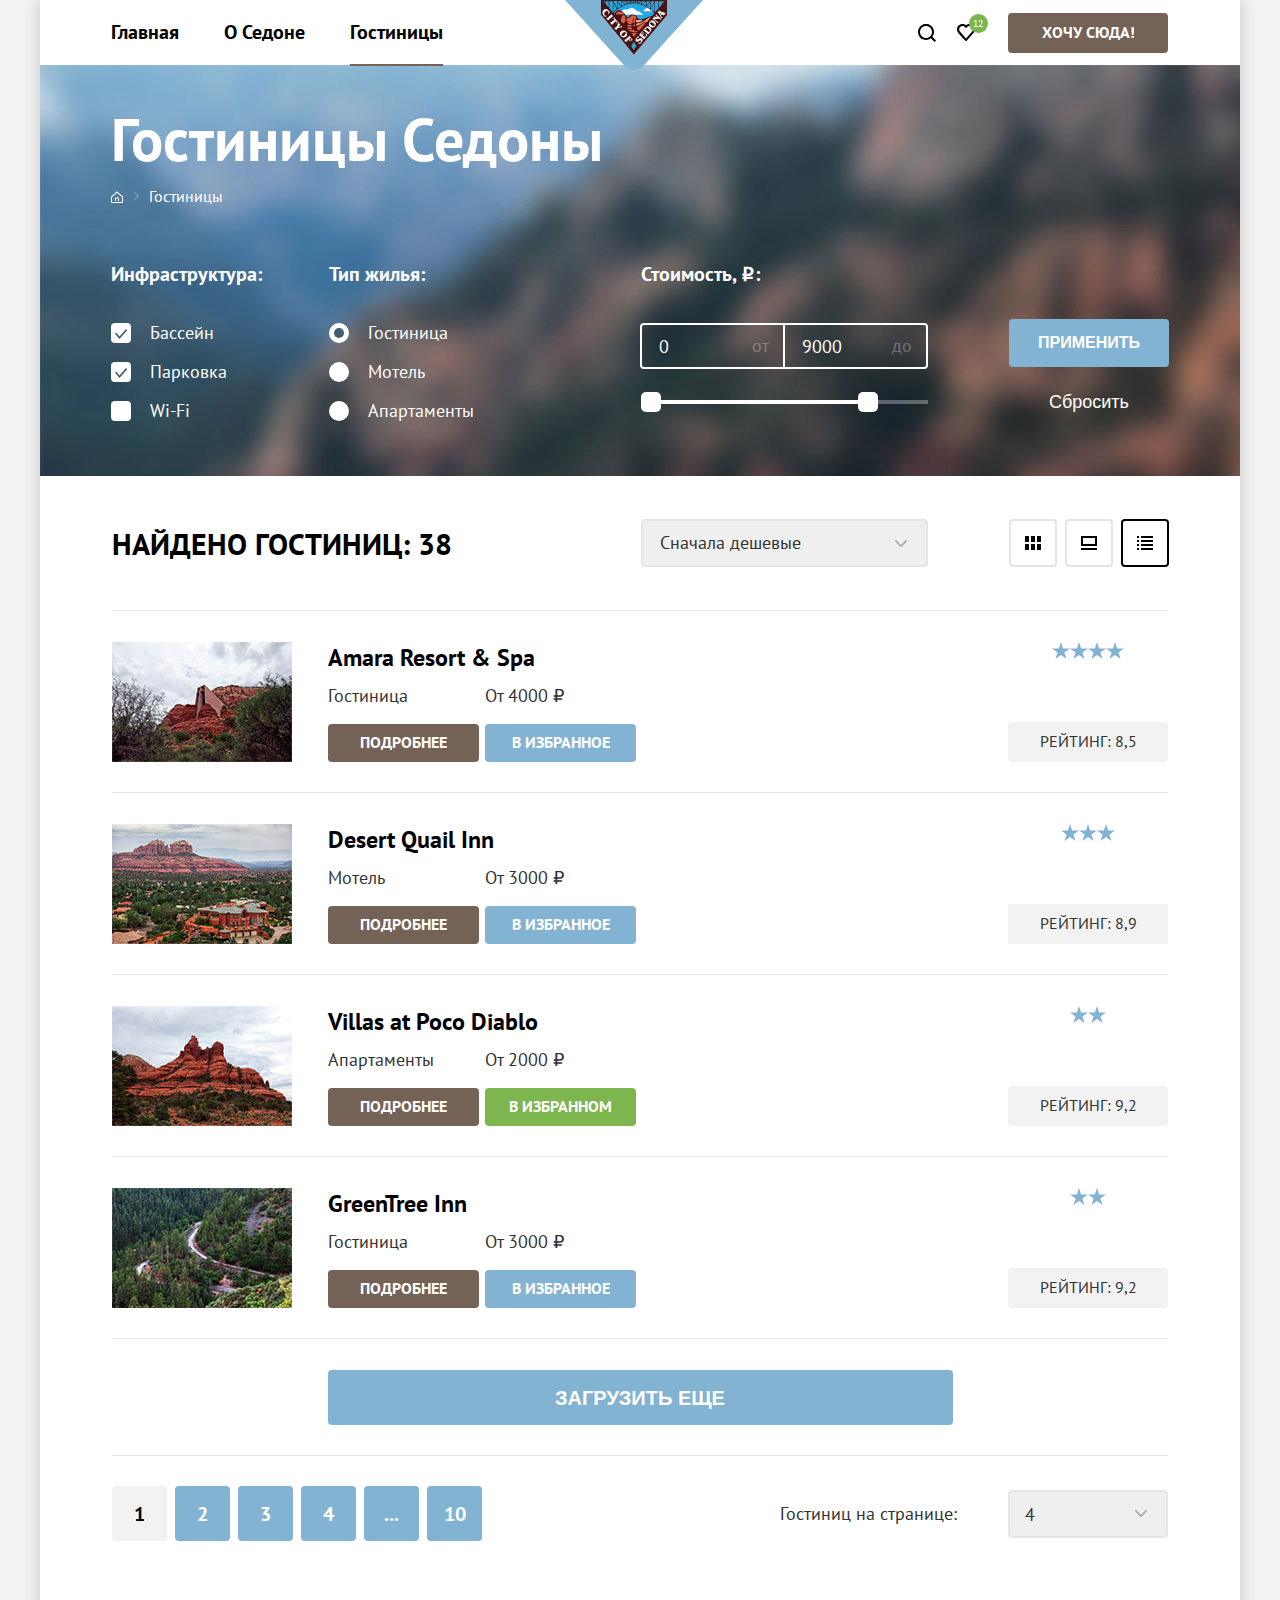
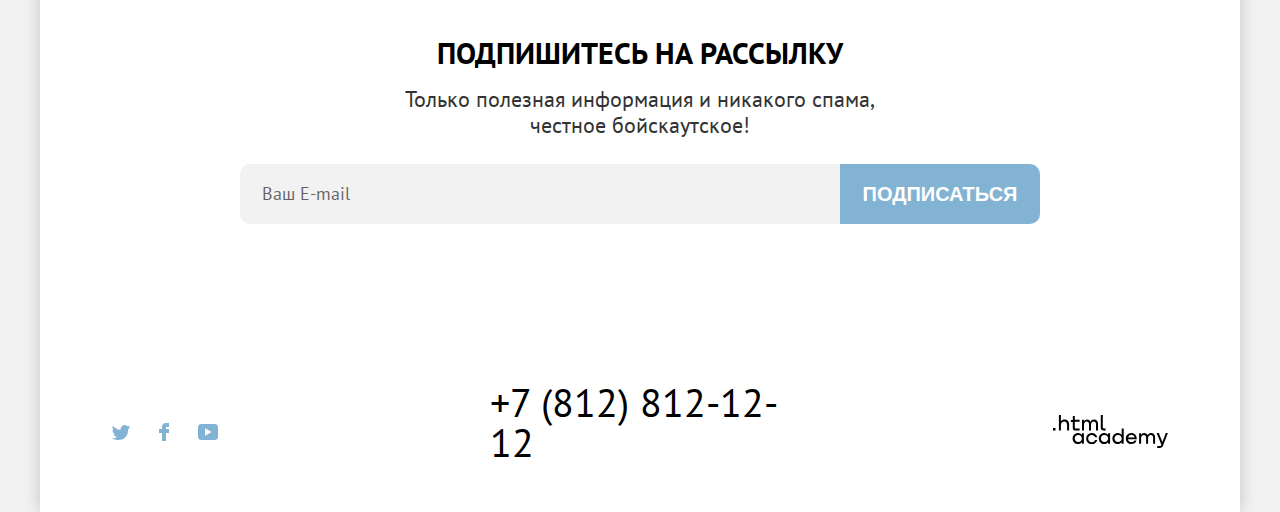
==== commit 7ab33510: "поправки" ====
--- a/catalog.html
+++ b/catalog.html
@@ -145,7 +145,7 @@
           </fieldset>
 
           <fieldset class="catalog-filter-group">
-            <legend class="catalog-filter-title">Стоимость,₽:</legend>
+            <legend class="catalog-filter-title">Стоимость, <span class="rub">i</span>:</legend>
 
             <div class="range">
               <div class="range-wrapper-inputs">
@@ -188,7 +188,7 @@
 
         <form class="sorting-type">
           <label class="visually-hidden" for="sorting">Сортировка</label>
-          <select class="select-control" id="sorting" name="sorting">
+          <select class="select-control sorting" id="sorting" name="sorting">
             <option value="cheap">Сначала дешевые</option>
             <option value="expensive">Сначала дорогие</option>
           </select>
@@ -263,7 +263,7 @@
             <span class="hotel-card-type">Апартаменты</span>
             <span class="hotel-card-price">От 2000 ₽</span>
             <a href="#" class="button hotel-card-button">подробнее</a>
-            <a href="#" class="button hotel-card-button button-blue">В избранное</a>
+            <a href="#" class="button hotel-card-button button-green">В избранном</a>
             </div>
             <div class="rating-container">
             <div class="hotel-rating-stars hotel-rating-stars-three"></div>
@@ -314,7 +314,7 @@
 
         <form class="hotel-quantity-on-page">
           <label class="h-quantity" for="qy">Гостиниц на странице:</label>
-          <select class="select-control" id="qy" name="amount">
+          <select class="select-control qy" id="qy" name="amount">
             <option value="four">4</option>
             <option value="eight">8</option>
           </select>
--- a/styles/styles.css
+++ b/styles/styles.css
@@ -12,6 +12,14 @@
   font-weight: 700;
   src: url("../fonts/ptsans-700.woff2") format("woff2");
   font-display: swap;
+}
+
+@font-face {
+  font-family: "rouble";
+  src: url("../fonts/rouble.otf") format("opentype");
+}
+.rub {
+  font-family: "rouble";
 }
 
 .visually-hidden {
@@ -30,6 +38,7 @@
 }
 
 body {
+  min-width: 1200px;
   margin: 0;
   display: flex;
   flex-direction: column;
@@ -69,11 +78,11 @@
   background-position: right 21px center;
 }
 
-.select-control#sorting {
+.select-control.sorting {
   padding: 12px 127px 13px 19px;
 }
 
-.select-control#qy {
+.select-control.qy {
 padding: 13px 133px 12px 17px;
 }
 
@@ -166,14 +175,11 @@
   padding-right: 72px;
 }
 
-.popover-open {
-  display: block;
-}
-
 .popover {
   position: absolute;
   top: 45px;
-  right: -180px;
+  left: 50%;
+  transform: translateX(-50%);
   z-index: 1;
   box-sizing: border-box;
   width: 400px;
@@ -184,6 +190,7 @@
   box-shadow:
   inset 0 0 0 1px #E5E5E5,
   0 25px 50px 0 rgba(0, 0, 0, 0.15);
+  display: none;
 }
 
 .popover::before {
@@ -564,6 +571,11 @@
 .navigation-item {
   z-index:1;
 }
+
+.navigation-link:hover ~ .popover {
+  display: block;
+}
+
 .navigation-link:active,
 .contacts-phone:active {
   color: #756257;
@@ -694,6 +706,25 @@
   border-radius: 4px;
 }
 
+.button-green {
+  background-color: #7DB54F;
+}
+
+.button-green:hover {
+  background-color: #6C9E42;
+}
+
+.button-green:focus {
+  background-color: #6C9E42;
+  box-shadow: 0 0 0 3px #756257;
+  outline: none;
+}
+
+.button-green:active {
+  color: rgba(255, 255, 255, 0.3);
+  background-color: #6C9E42;
+}
+
 .newsletter-button:focus {
   border-top-right-radius: 10px;
   border-bottom-right-radius: 10px;
@@ -970,7 +1001,7 @@
   margin-left: -2px;
   color: #FFFFFF;
   font: inherit;
-  padding: 13px 0px 12px 19px;
+  padding: 13px 40px 12px 19px;
   text-align:left;
   background-color: transparent;
   box-shadow: inset 0 0 0 2px #FFFFFF;
@@ -992,9 +1023,13 @@
   inset 0 0 0 5px #81b3d2;
   outline: none;
 }
-
-.catalog-filter-input-activity {
+.catalog-filter-input:active {
   background-color: #756257;
+  box-shadow: inset 0 0 0 2px #FFFFFF;
+}
+.catalog-filter-input:not(:placeholder-shown) {
+  background-color: #756257;
+  box-shadow: inset 0 0 0 2px #FFFFFF;
 }
 
 .catalog-filter-input::-webkit-outer-spin-button,
@@ -1517,6 +1552,11 @@
 .form-label {
   line-height: 40px;
   font-weight: 700;
+}
+
+.form-label-icon {
+  display:flex;
+  align-items:center;
 }
 
 .field-modal {
@@ -1620,7 +1660,13 @@
   outline: none;
 }
 .input-button-minus {
-  margin-left: auto;
+  border-top-left-radius: 4px;
+  border-bottom-left-radius: 4px;
+}
+
+.input-button-plus {
+  border-top-right-radius: 4px;
+  border-bottom-right-radius: 4px;
 }
 .amount-people-button {
  display: flex;
@@ -1655,8 +1701,6 @@
 }
 
 .form-amount-group {
-  display: flex;
-  align-items: center;
   margin: 0;
   margin-bottom: 11px;
 }
@@ -1664,13 +1708,17 @@
 .form-amount-people-adult {
   width: 274px;
 }
+
+.form-amount-people-adult {
+
+  display: grid;
+  grid-template-columns: 155px 40px 40px 40px;
+}
 .form-amount-people-children{
+  display: grid;
+  grid-template-columns: 54px 43px 40px 40px 40px;
   width: 230px;
   position: relative;
-}
-
-.form-amount-people-children .amount-form-label {
-  margin-right: auto;
 }
 
 .plus-icon {
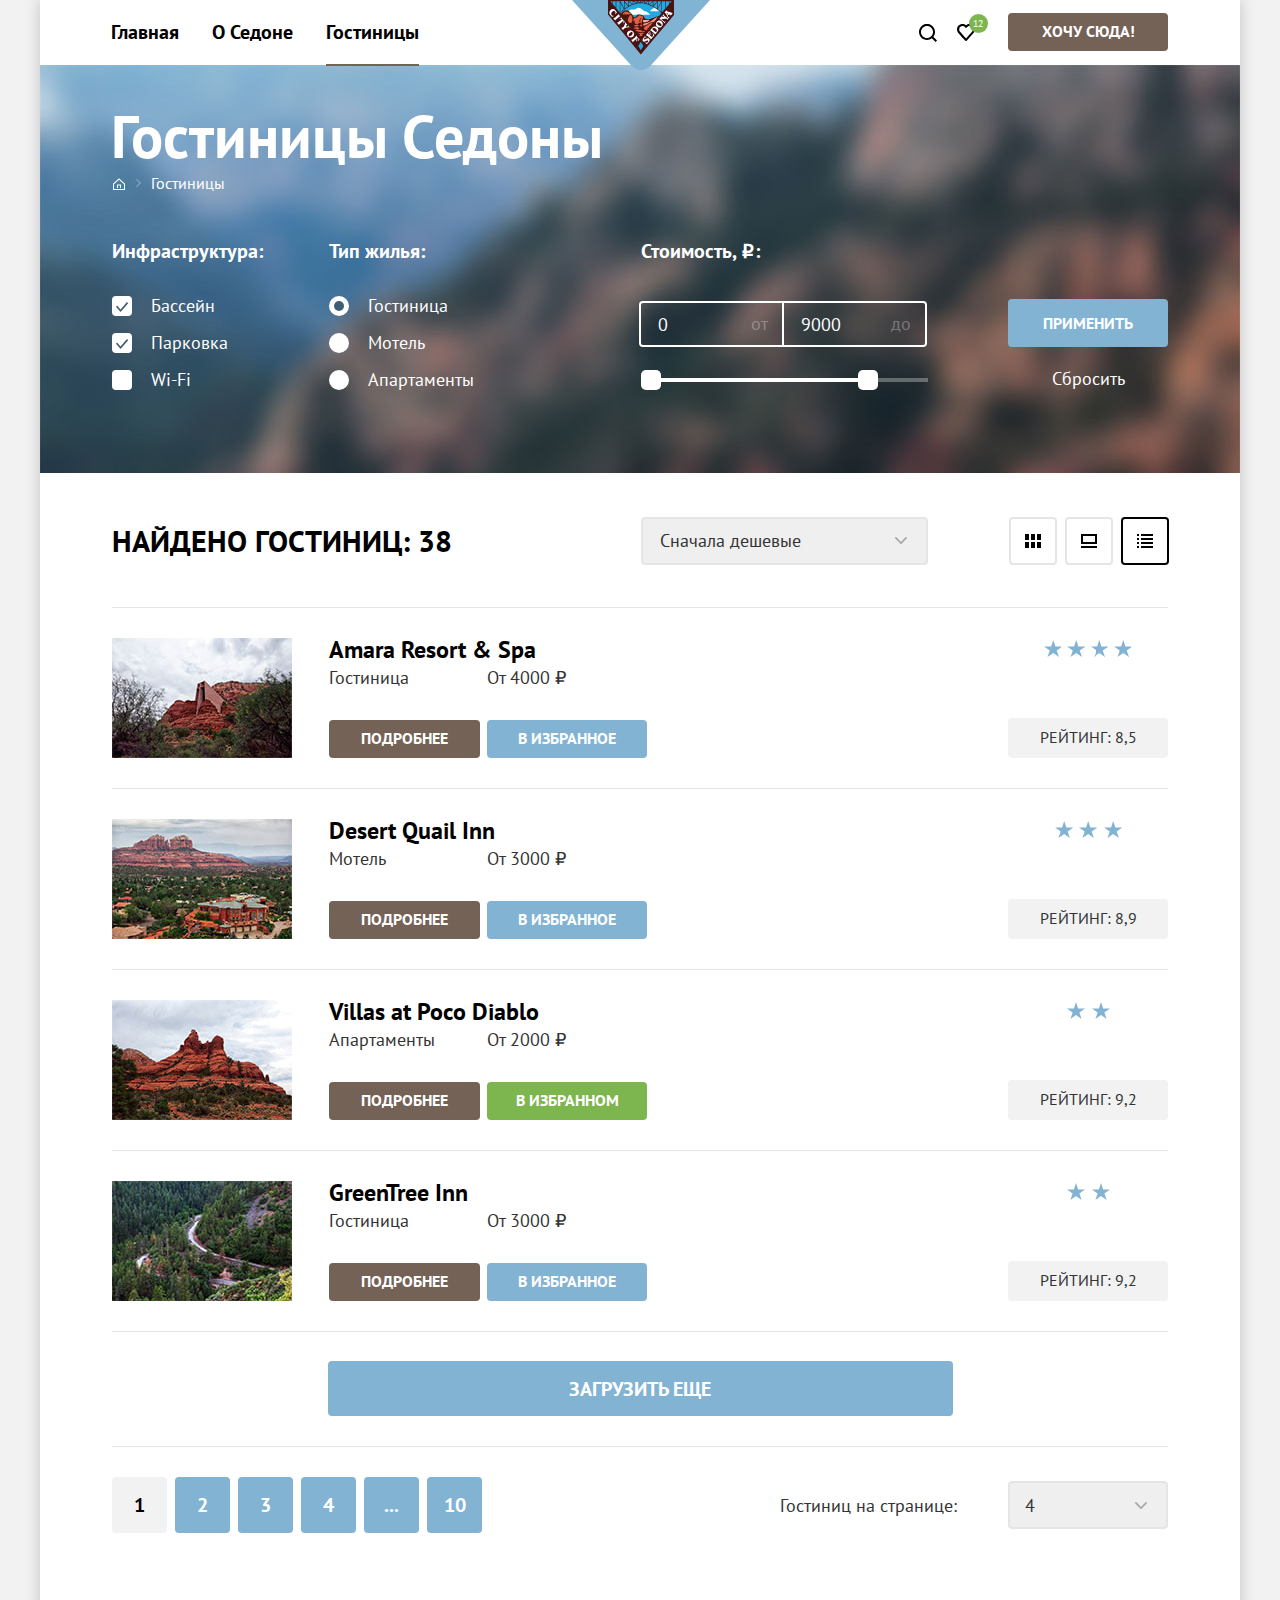
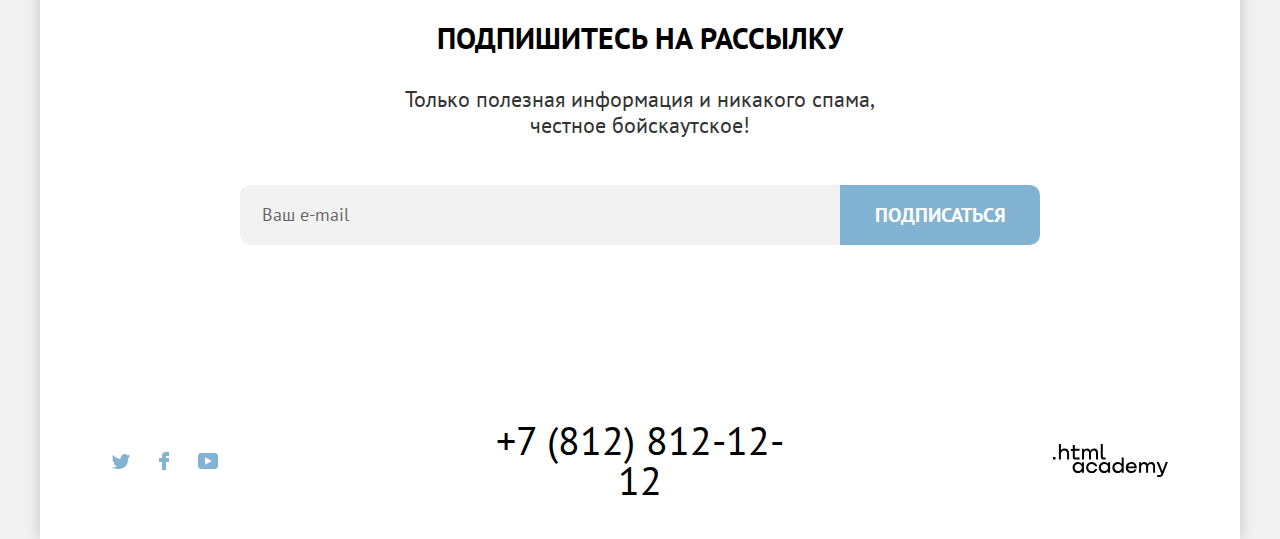
==== commit 7342b56e: "проверяем макет по критериям" ====
--- a/catalog.html
+++ b/catalog.html
@@ -2,8 +2,10 @@
 <html lang="ru">
   <head>
     <meta charset="utf-8">
+    <meta name="viewport" content="width=device-width,initial-scale=1">
     <title>Каталог</title>
     <link rel="stylesheet" href="styles/styles.css">
+    <link rel="icon" type="image/png" sizes="32x32" href="img/favicon.png">
   </head>
 
   <body>
@@ -18,7 +20,7 @@
             <a class="navigation-link" href="about.html">О Седоне</a>
           </li>
           <li class="navigation-item">
-            <a class="navigation-link" >Гостиницы</a>
+            <a class="navigation-link navigation-link-current">Гостиницы</a>
           </li>
         </ul>
 
@@ -57,7 +59,7 @@
             <span class="round-green">12</span>
           </li>
           <li class="navigation-item">
-            <a class="button wanna-go" href="#">Хочу сюда!</a>
+            <a class="button wanna-go button-brown" href="#">Хочу сюда!</a>
           </li>
         </ul>
       </nav>
@@ -89,6 +91,7 @@
       <section class="infrastructure-type">
         <h2 class="visually-hidden">Инфраструктура и типы жилья фильтры</h2>
         <form class="infrastructure-type-filter" action="https://echo.htmlacademy.ru/" method="get">
+
           <fieldset class="catalog-filter-group">
             <legend class="catalog-filter-title">Инфраструктура:</legend>
 
@@ -144,7 +147,7 @@
             </ul>
           </fieldset>
 
-          <fieldset class="catalog-filter-group">
+          <fieldset class="catalog-filter-group catalog-filter-range">
             <legend class="catalog-filter-title">Стоимость, <span class="rub">i</span>:</legend>
 
             <div class="range">
@@ -194,31 +197,32 @@
           </select>
           <button class="visually-hidden" type="submit">Отсортировать отели</button>
         </form>
-
-        <a href="#" class="grid-button-toggle">
-          <svg width="16" height="14"
-          aria-hidden="true" focusable="false"
-          viewBox="0 0 16 14" fill="none"
-          xmlns="http://www.w3.org/2000/svg"><path d="M4 0H0v6h4V0ZM16 0h-4v6h4V0ZM10 0H6v6h4V0ZM4 8H0v6h4V8ZM16 8h-4v6h4V8ZM10 8H6v6h4V8Z" fill="#000"/>
-        </svg>
-          <span class="visually-hidden">Показать карточки</span>
-        </a>
-        <a href="#" class="grid-button-toggle">
-          <svg width="16" height="14"
-          aria-hidden="true" focusable="false"
-          viewBox="0 0 16 14" fill="none"
-          xmlns="http://www.w3.org/2000/svg"><path d="M16 12H0v2h16v-2ZM14 2v6H2V2h12Zm2-2H0v10h16V0Z" fill="#000"/>
+        <div class="grid-button-toggle-container">
+          <a href="#" class="grid-button-toggle">
+            <svg width="16" height="14"
+            aria-hidden="true" focusable="false"
+            viewBox="0 0 16 14" fill="none"
+            xmlns="http://www.w3.org/2000/svg"><path d="M4 0H0v6h4V0ZM16 0h-4v6h4V0ZM10 0H6v6h4V0ZM4 8H0v6h4V8ZM16 8h-4v6h4V8ZM10 8H6v6h4V8Z" fill="#000"/>
           </svg>
-          <span class="visually-hidden">Показать карточки с описанием</span>
-        </a>
-        <a class="grid-button-toggle">
-          <svg width="16" height="14"
-          aria-hidden="true" focusable="false"
-          viewBox="0 0 16 14" fill="none"
-          xmlns="http://www.w3.org/2000/svg"><path d="M2 0H0v2h2V0ZM16 0H4v2h12V0ZM2 4H0v2h2V4ZM16 4H4v2h12V4ZM2 8H0v2h2V8ZM16 8H4v2h12V8ZM2 12H0v2h2v-2ZM16 12H4v2h12v-2Z" fill="#000"/>
-          </svg>
-          <span class="visually-hidden">Показать список</span>
-        </a>
+            <span class="visually-hidden">Показать карточки</span>
+          </a>
+          <a href="#" class="grid-button-toggle">
+            <svg width="16" height="14"
+            aria-hidden="true" focusable="false"
+            viewBox="0 0 16 14" fill="none"
+            xmlns="http://www.w3.org/2000/svg"><path d="M16 12H0v2h16v-2ZM14 2v6H2V2h12Zm2-2H0v10h16V0Z" fill="#000"/>
+            </svg>
+            <span class="visually-hidden">Показать карточки с описанием</span>
+          </a>
+          <a class="grid-button-toggle">
+            <svg width="16" height="14"
+            aria-hidden="true" focusable="false"
+            viewBox="0 0 16 14" fill="none"
+            xmlns="http://www.w3.org/2000/svg"><path d="M2 0H0v2h2V0ZM16 0H4v2h12V0ZM2 4H0v2h2V4ZM16 4H4v2h12V4ZM2 8H0v2h2V8ZM16 8H4v2h12V8ZM2 12H0v2h2v-2ZM16 12H4v2h12v-2Z" fill="#000"/>
+            </svg>
+            <span class="visually-hidden">Показать список</span>
+          </a>
+        </div>
         </div>
 
         <ul class="hotel-list">
@@ -230,7 +234,7 @@
             <h3 class="hotel-card-title"><a class="hotel-title-link" href="hotel.html">Amara Resort & Spa</a></h3>
             <span class="hotel-card-type">Гостиница</span>
             <span class="hotel-card-price">От 4000 ₽</span>
-            <a href="#" class="button hotel-card-button">подробнее</a>
+            <a href="#" class="button hotel-card-button button-brown">подробнее</a>
             <a href="#" class="button hotel-card-button button-blue">В избранное</a>
             </div>
             <div class="rating-container">
@@ -246,7 +250,7 @@
             <h3 class="hotel-card-title"><a class="hotel-title-link" href="hotel.html">Desert Quail Inn</a></h3>
             <span class="hotel-card-type">Мотель</span>
             <span class="hotel-card-price">От 3000 ₽</span>
-            <a href="#" class="button hotel-card-button">подробнее</a>
+            <a href="#" class="button hotel-card-button button-brown">подробнее</a>
             <a href="#" class="button hotel-card-button button-blue">В избранное</a>
             </div>
             <div class="rating-container">
@@ -262,7 +266,7 @@
             <h3 class="hotel-card-title"><a class="hotel-title-link" href="hotel.html">Villas at Poco Diablo</a></h3>
             <span class="hotel-card-type">Апартаменты</span>
             <span class="hotel-card-price">От 2000 ₽</span>
-            <a href="#" class="button hotel-card-button">подробнее</a>
+            <a href="#" class="button hotel-card-button button-brown">подробнее</a>
             <a href="#" class="button hotel-card-button button-green">В избранном</a>
             </div>
             <div class="rating-container">
@@ -278,7 +282,7 @@
             <h3 class="hotel-card-title"><a class="hotel-title-link" href="hotel.html">GreenTree Inn</a></h3>
             <span class="hotel-card-type">Гостиница</span>
             <span class="hotel-card-price">От 3000 ₽</span>
-            <a href="#" class="button hotel-card-button">подробнее</a>
+            <a href="#" class="button hotel-card-button button-brown">подробнее</a>
             <a href="#" class="button hotel-card-button button-blue">В избранное</a>
             </div>
             <div class="rating-container">
@@ -329,9 +333,9 @@
         <h2 class="page-footer-title">Подпишитесь на рассылку</h2>
         <p class="newsletter-email newsletter-email-catalog">Только полезная информация и никакого спама,<br>
           честное бойскаутское!</p>
-         <form class="newsletter-form" action="#" method="post">
+         <form class="newsletter-form" action="https://echo.htmlacademy.ru/" method="post">
           <label class="visually-hidden" for="newsletter-email">Email</label>
-          <input class="field" placeholder="Ваш E-mail" type="email" name="newsletter-email" id="newsletter-email" required>
+          <input class="field" placeholder="Ваш e-mail" type="email" name="newsletter-email" id="newsletter-email" required>
           <button class="button newsletter-button button-blue" type="submit">Подписаться</button>
          </form>
       </section>
@@ -340,7 +344,7 @@
         <h2 class="visually-hidden">Социальные сети</h2>
         <ul class="footer-social-list">
           <li class="footer-social-item">
-            <a class="social-link" href="#">
+            <a class="social-link" href="https://twitter.com/htmlacademy_ru">
               <svg class="social-icon"
               aria-hidden="true" focusable="false"
               width="18" height="15"
@@ -351,7 +355,7 @@
             </a>
           </li>
           <li class="footer-social-item">
-            <a class="social-link" href="#">
+            <a class="social-link" href="https://www.facebook.com/htmlacademy">
               <svg class="social-icon"
               aria-hidden="true" focusable="false"
               width="10" height="18"
@@ -363,7 +367,7 @@
             </a>
           </li>
           <li class="footer-social-item">
-            <a class="social-link" href="#">
+            <a class="social-link" href="https://www.youtube.com/c/HTMLAcademyRUS">
               <svg class="social-icon"
               aria-hidden="true" focusable="false"
               width="20" height="16"
--- a/styles/styles.css
+++ b/styles/styles.css
@@ -18,8 +18,9 @@
   font-family: "rouble";
   src: url("../fonts/rouble.otf") format("opentype");
 }
+
 .rub {
-  font-family: "rouble";
+  font-family: "rouble", sans-serif;
 }
 
 .visually-hidden {
@@ -48,18 +49,31 @@
   font-size: 18px;
   line-height: 21px;
   color: #333333;
-  background-color: #F2F2F2;
-}
+  background-color: #f2f2f2;
+}
+
+img {
+  max-width: 100%;
+  object-fit: contain;
+}
+
 .pagination,
 .hotel-card,
-.infrastructure-type-filter,
-.hotels-found-container{
+.infrastructure-type,
+.hotels-found-container {
   display: flex;
   list-style-type: none;
 }
 
+.infrastructure-type {
+  justify-content: center;
+  align-items: center;
+}
+
 .infrastructure-type-filter {
-  padding-bottom: 54px;
+  display: grid;
+  grid-template-columns: 217px 231px auto auto;
+  width: 1056px;
 }
 
 .select-control {
@@ -69,29 +83,31 @@
   line-height: 23px;
   color: #333333;
   border: none;
-  box-shadow: inset 0 0 0 2px #E5E5E5;
+  box-shadow: inset 0 0 0 2px #e5e5e5;
   border-radius: 4px;
   -moz-appearance: none;
   -webkit-appearance: none;
-  background-image: url(../img/down-vector.svg);
+  background-image: url("../img/down-vector.svg");
   background-repeat: no-repeat;
   background-position: right 21px center;
+  cursor: pointer;
 }
 
 .select-control.sorting {
-  padding: 12px 127px 13px 19px;
+  min-width: 287px;
+  padding: 12px 35px 13px 19px;
 }
 
 .select-control.qy {
-padding: 13px 133px 12px 17px;
+  padding: 13px 133px 12px 17px;
 }
 
 .select-control:hover {
-  box-shadow: inset 0 0 0 2px #83B3D3;
+  box-shadow: inset 0 0 0 2px #83b3d3;
 }
 
 .select-control:focus {
-  box-shadow: inset 0 0 0 2px #83B3D3;
+  box-shadow: inset 0 0 0 2px #83b3d3;
   outline: none;
 }
 
@@ -101,18 +117,19 @@
 
 .hotels-found-container {
   width: 1057px;
-  align-items:center;
-  padding-top: 43px;
-  padding-bottom: 43px;
-}
-
-.sorting-type {
-  margin-right: 81px;
+  align-items: center;
+  flex-wrap: wrap;
+  padding-bottom: 42px;
 }
 
 .pagination {
-  width: 370px;
+  width: 668px;
   flex-wrap: wrap;
+}
+
+.pagination-item {
+  margin-top: 4px;
+  margin-bottom: 4px;
 }
 
 .pagination-item:not(:last-child) {
@@ -131,12 +148,11 @@
   justify-content: space-between;
 }
 
-
 .content-container {
   margin: 0 auto;
   width: 1200px;
-  background: #FFFFFF;
-  box-shadow: 0px 0px 15px rgba(0, 0, 0, 0.2);
+  background: #ffffff;
+  box-shadow: 0 0 15px rgba(0, 0, 0, 0.2);
 }
 
 .catalog-container {
@@ -158,38 +174,43 @@
 }
 
 .pagination-container {
-  position:relative;
-  align-items: center;
-}
-
-.pagination-container:before{
+  position: relative;
+  align-items: center;
+}
+
+.pagination-container::before {
   position: absolute;
   content: "";
   width: 1056px;
-  border-bottom: 1px solid #E5E5E5;
-  top: -31px;
+  border-bottom: 1px solid #e5e5e5;
+  top: -27px;
 }
 
 .navigation {
   padding-left: 59px;
   padding-right: 72px;
+  justify-content: space-around;
+}
+
+.navigation-list:first-child .navigation-item {
+  z-index: 1;
 }
 
 .popover {
   position: absolute;
-  top: 45px;
+  top: 49px;
   left: 50%;
   transform: translateX(-50%);
   z-index: 1;
   box-sizing: border-box;
   width: 400px;
   font-family: "PT Sans", sans-serif;
-  background-color: #FFFFFF;
+  background-color: #ffffff;
   min-height: 180px;
   border-radius: 20px;
   box-shadow:
-  inset 0 0 0 1px #E5E5E5,
-  0 25px 50px 0 rgba(0, 0, 0, 0.15);
+    inset 0 0 0 1px #e5e5e5,
+    0 25px 50px 0 rgba(0, 0, 0, 0.15);
   display: none;
 }
 
@@ -197,42 +218,37 @@
   content: "";
   position: absolute;
   top: -9px;
-  left: 191px;
-  width: 17px;
-  height: 17px;
-  border: 1px solid #E5E5E5;
-  border-bottom: none;
-  border-right: none;
-  transform: rotate(45deg);
-  background: #FFFFFF;
-  box-shadow: 0 25px 50px 0 rgba(0, 0, 0, 0.15);
+  left: 190px;
+  width: 20px;
+  height: 10px;
+  background: url("data:image/svg+xml,<svg viewBox='0 0 20 10' xmlns='http://www.w3.org/2000/svg'><path d='m10 0 10 9H0' fill='%23e4e4e4'/><path d='m10 1 10 9H0' fill='%23fff'/></svg>");
 }
 
 .popover-content {
-  height:100%;
+  height: 100%;
 }
 
 .popover-list {
   margin: 0;
-  padding: 15px;
+  padding: 15px 14px 14px 16px;
   list-style-type: none;
+}
+
+.popover-image {
+  width: 48px;
+  height: 48px;
+  grid-row: 1/3;
+  object-fit: fill;
+  border-radius: 50%;
+  display: block;
+  align-self: center;
 }
 
 .popover-card-title {
   font-size: 18px;
   line-height: 18px;
-}
-
-.popover-image {
-  width: 48px;
-  height: 48px;
-  border-radius: 50%;
-  display: block;
-  align-self: center;
-}
-
-.popover-card-title {
-  margin: 0;
+  margin: 0;
+  margin-top: 2px;
   padding: 0;
 }
 
@@ -243,14 +259,14 @@
 }
 
 .popover-item:not(:last-child) {
-  margin-bottom: 6px;
+  margin-bottom: 5px;
 }
 
 .favourite-link {
   color: #000000;
   padding: 10px;
   display: grid;
-  grid-template-columns: 65px auto;
+  grid-template-columns: 66px auto;
   border-radius: 10px;
   text-decoration: none;
 }
@@ -260,7 +276,7 @@
 }
 
 .favourite-link:focus {
-  box-shadow: inset 0 0 0 3px #83B3D3;
+  box-shadow: inset 0 0 0 3px #83b3d3;
   outline: none;
 }
 
@@ -274,21 +290,18 @@
   color: #333333;
 }
 
-.popover-image {
-  grid-row: 1/3;
-}
-
 .basket-delete-button {
   width: 36px;
   height: 36px;
   display: flex;
-  align-items:center;
+  align-items: center;
   justify-content: center;
   border: none;
   background: none;
   opacity: 20%;
   cursor: pointer;
   margin: 0;
+  margin-top: 6px;
   padding: 0;
   border-radius: 10px;
   align-self: flex-start;
@@ -299,7 +312,7 @@
 }
 
 .basket-delete-button:focus {
-  box-shadow: inset 0 0 0 3px #83B3D3;
+  box-shadow: inset 0 0 0 3px #83b3d3;
   opacity: 100%;
   outline: none;
 }
@@ -320,32 +333,38 @@
   padding: 0;
   list-style-type: none;
 }
-.catalog-filter-item:not(:last-child){
-  margin-bottom: 16px;
-}
+
+.catalog-filter-item:not(:last-child) {
+  margin-bottom: 14px;
+}
+
 .hotel-list {
-  border-top: 1px solid #E5E5E5;
-  margin-bottom: 31px;
+  border-top: 1px solid #e5e5e5;
+  margin-bottom: 29px;
 }
 
 .hotel-card {
-  margin-top: 31px;
+  margin-top: 30px;
   padding-bottom: 30px;
-  border-bottom: 1px solid #E5E5E5;
+  border-bottom: 1px solid #e5e5e5;
+  line-height: 23px;
 }
 
 .hotel-main-info-container {
-  margin-left: 36px;
+  margin-left: 37px;
   display: grid;
   grid-template-columns: 151px auto;
-  gap: 6px;
+  gap: 7px;
 }
 
 .breadcrumbs {
-  display: flex;
-  align-items: center;
-  margin-left: 63px;
-  margin-bottom: 51px;
+  width: 1074px;
+  display: flex;
+  align-items: center;
+  flex-wrap: wrap;
+  margin-top: -5px;
+  margin-left: 65px;
+  margin-bottom: 41px;
 }
 
 .footer-social-list {
@@ -359,7 +378,7 @@
 }
 
 .footer-social-item .button {
-  background-color: #FFFFFF;
+  background-color: #ffffff;
 }
 
 .footer-social-item:nth-child(3n+1) {
@@ -371,23 +390,22 @@
 }
 
 .navigation-list {
-  width: 400px;
-  align-items: center;
-}
-
-.navigation-list:nth-child(1) .navigation-item:not(:nth-child(3)) {
-  margin-right: 21px;
-}
-
-.navigation-user .navigation-item:nth-child(3n+2) {
-  margin-left: 1px;
-}
-
-.navigation-user .navigation-item:nth-child(3n+3) {
-  margin-left: 23px;
+  width: 459px;
+  align-items: center;
+}
+
+.navigation-list:nth-child(1) .navigation-item {
+  margin-top: 19px;
+  margin-bottom: 20px;
+}
+
+
+.navigation-list:first-child .navigation-item:not(:nth-child(4n+1)) {
+  margin-left: 9px;
 }
 
 .navigation-user {
+  width: 445px;
   justify-content: flex-end;
 }
 
@@ -410,10 +428,11 @@
 }
 
 .navigation-user .navigation-item {
-  position:relative;
-}
+  position: relative;
+}
+
 .round-green {
-  color: #FFFFFF;
+  color: #ffffff;
   display: block;
   width: 19px;
   height: 19px;
@@ -422,10 +441,10 @@
   padding-top: 3px;
   box-sizing: border-box;
   padding-left: 4px;
-  background-color: #7DB54F;
+  background-color: #7db54f;
   border-radius: 50%;
   position: absolute;
-  top: 0px;
+  top: 0;
   left: 22px;
 }
 
@@ -440,26 +459,28 @@
   grid-column: 1/-1;
 }
 
- .ai-with-pic:nth-child(3n+1) .wrapper-advantages-item-sedona {
+.ai-with-pic:nth-child(3n+1) .wrapper-advantages-item-sedona {
   grid-column: 2/-1;
- }
-
- .ai-with-pic:nth-child(2n) .wrapper-advantages-item-sedona {
-   grid-column: 1/3;
-   grid-row: 1/2;
- }
+}
+
+.ai-with-pic:nth-child(2n) .wrapper-advantages-item-sedona {
+  grid-column: 1/3;
+  grid-row: 1/2;
+}
 
 .reccomendation-item,
 .experiment {
   width: 400px;
   min-height: 384px;
 }
+
 .wrapper-advantages-item-sedona {
   width: 800px;
 }
 
 .advantages-photo-bug {
   display: block;
+  background-color: #68a2ca;
 }
 
 .interested {
@@ -467,6 +488,7 @@
   flex-direction: column;
   align-items: center;
 }
+
 .page-footer {
   display: flex;
   flex-wrap: wrap;
@@ -476,16 +498,20 @@
 
 .contacts {
   width: 361px;
-  margin: 15px auto 35px auto;
-}
+  margin: 22px auto 24px auto;
+}
+
 .madein {
-  width: 160px;
+  display: flex;
+  align-items: center;
+  justify-content: flex-end;
+  width: 190px;
   margin-right: 50px;
 }
 
 .madein-link {
-  display:flex;
-  align-items:center;
+  display: flex;
+  align-items: center;
   justify-content: center;
   padding: 18px 22px;
 }
@@ -497,10 +523,11 @@
 .madein-link:focus .madein-logo {
   fill: #756257;
 }
+
 .madein-link:focus {
-box-shadow: inset 0 0 0 3px #83B3D3;
-outline: none;
-border-radius: 10px;
+  box-shadow: inset 0 0 0 3px #83b3d3;
+  outline: none;
+  border-radius: 10px;
 }
 
 .madein-link:active .madein-logo {
@@ -508,7 +535,8 @@
   opacity: 30%;
 }
 
-.navigation-link  {
+.navigation-link {
+  position: relative;
   color: #000000;
   font-weight: 700;
   padding: 6px 12px;
@@ -520,7 +548,7 @@
 .social-link {
   width: 40px;
   height: 40px;
-  display:flex;
+  display: flex;
   align-items: center;
   justify-content: center;
 }
@@ -531,21 +559,21 @@
 }
 
 .social-link:hover .social-icon {
-  fill:#68A2CA;
+  fill: #68a2ca;
 }
 
 .social-link:focus {
-  box-shadow: inset 0 0 0 3px #83B3D3;
+  box-shadow: inset 0 0 0 3px #83b3d3;
   outline: none;
   border-radius: 10px;
 }
 
 .social-link:focus .social-icon {
-  fill:#68A2CA;
+  fill: #68a2ca;
 }
 
 .social-link:active .social-icon {
-  fill:#68A2CA;
+  fill: #68a2ca;
   opacity: 30%;
 }
 
@@ -557,19 +585,19 @@
 .navigation-link:focus,
 .contacts-phone:focus {
   color: #756257;
-  box-shadow: inset 0 0 0 3px #83B3D3;
+  box-shadow: inset 0 0 0 3px #83b3d3;
   outline: none;
   border-radius: 10px;
 }
-.navigation-link:not([href]) {
-  text-decoration-line:underline;
-  text-decoration-style: solid;
-  text-decoration-color:#756257;
-  text-decoration-thickness: 2px;
-  text-underline-offset: 25px;
-}
-.navigation-item {
-  z-index:1;
+
+.navigation-link-current::before {
+  position: absolute;
+  right: 12px;
+  top: 51px;
+  left: 12px;
+  height: 2px;
+  background-color: #756257;
+  content: "";
 }
 
 .navigation-link:hover ~ .popover {
@@ -578,8 +606,7 @@
 
 .navigation-link:active,
 .contacts-phone:active {
-  color: #756257;
-  opacity: 30%;
+  color: rgba(117, 98, 87, 0.3);
 }
 
 .navigation-link:hover .navigation-icon {
@@ -591,31 +618,24 @@
 }
 
 .navigation-link:active .navigation-icon {
-  fill: #756257;
-  opacity: 30%;
-}
-
-.wanna-go:hover,
-.button-search:hover,
-.hotel-card-button:hover,
-.all-favourite-button:hover {
+  fill: rgba(117, 98, 87, 0.3);
+}
+
+.navigation-link:active .round-green {
+  color: rgba(255, 255, 255, 0.3);
+}
+
+.button-brown:hover {
   background-color: #615048;
 }
 
-.wanna-go:focus,
-.button-search:focus,
-.hotel-card-button:focus,
-.all-favourite-button:focus {
+.button-brown:focus {
   background-color: #615048;
-  box-shadow: 0 0 0 3px #83B3D3;
-  outline: none;
-
-}
-
-.wanna-go:active,
-.button-search:active,
-.hotel-card-button:active,
-.all-favourite-button:active {
+  box-shadow: 0 0 0 3px #83b3d3;
+  outline: none;
+}
+
+.button-brown:active {
   background-color: #615048;
   color: rgba(255, 255, 255, 0.3);
 }
@@ -623,9 +643,19 @@
 .wanna-go {
   display: block;
   width: 160px;
-  padding-top: 9px;
-  padding-bottom: 10px;
-}
+  padding-top: 8px;
+  padding-bottom: 9px;
+  margin-left: 23px;
+  margin-bottom: 1px;
+}
+
+.grid-button-toggle-container {
+  width: 241px;
+  display: flex;
+  flex-wrap: wrap;
+  justify-content: flex-end;
+}
+
 .grid-button-toggle {
   width: 48px;
   height: 48px;
@@ -633,122 +663,126 @@
   align-items: center;
   justify-content: center;
   padding: 17px 16px;
-  background-color: #FFFFFF;
+  margin: 1px 0 0 8px;
+  background-color: #ffffff;
   box-sizing: border-box;
   box-shadow: inset 0 0 0 2px #e5e5e5;
   border-radius: 4px;
 }
 
-.grid-button-toggle:nth-of-type(2) {
-  margin-left: 8px;
-  margin-right: 8px;
-}
-
 .grid-button-toggle:hover {
-  box-shadow: inset 0 0 0 2px #83B3D3;
+  box-shadow: inset 0 0 0 2px #83b3d3;
 }
 
 .grid-button-toggle:focus {
-  box-shadow: inset 0 0 0 2px #83B3D3;
-  outline: none;
-}
+  box-shadow: inset 0 0 0 2px #83b3d3;
+  outline: none;
+}
+
 .grid-button-toggle:not([href]) {
   box-shadow: inset 0 0 0 2px #000000;
   outline: none;
 }
 
 .button-container {
+  grid-row: 1/2;
+  grid-column: 4/5;
+  justify-self: end;
+  width: 160px;
   display: flex;
   flex-direction: column;
   align-items: center;
-  margin-left: 81px;
-  margin-right: 72px;
-  padding-top: 58px;
+  padding-top: 61px;
 }
 
 .button {
- display: inline-block;
- font-size: 16px;
- color: #FFFFFF ;
- font-weight: 700;
- box-sizing: border-box;
- background-color: #756257;
- border: none;
- border-radius: 4px;
- text-align: center;
- text-transform: uppercase;
- text-decoration: none;
- cursor: pointer;
+  display: inline-block;
+  font-size: 16px;
+  color: #ffffff;
+  font-weight: 700;
+  box-sizing: border-box;
+  border: none;
+  border-radius: 4px;
+  text-align: center;
+  text-transform: uppercase;
+  text-decoration: none;
+  cursor: pointer;
+}
+
+.button-brown {
+  background-color: #756257;
 }
 
 .all-favourite-button {
   width: 400px;
-  height: 60px;
+  min-height: 60px;
   padding: 20px 0;
   border-radius: 0 0 20px 20px;
   position: relative;
   bottom: -1px;
-  left: 0px;
+  left: 0;
 }
 
 .button-blue {
-  background-color: #83B3D3;
+  background-color: #83b3d3;
 }
 
 .button-blue:hover {
-  background-color: #68A2CA;
+  background-color: #68a2ca;
 }
 
 .button-blue:focus {
-  background-color: #68A2CA;
+  background-color: #68a2ca;
   box-shadow: 0 0 0 3px #756257;
   outline: none;
   border-radius: 4px;
 }
 
 .button-green {
-  background-color: #7DB54F;
+  background-color: #7db54f;
 }
 
 .button-green:hover {
-  background-color: #6C9E42;
+  background-color: #6c9e42;
 }
 
 .button-green:focus {
-  background-color: #6C9E42;
+  background-color: #6c9e42;
   box-shadow: 0 0 0 3px #756257;
   outline: none;
 }
 
 .button-green:active {
   color: rgba(255, 255, 255, 0.3);
-  background-color: #6C9E42;
+  background-color: #6c9e42;
 }
 
 .newsletter-button:focus {
   border-top-right-radius: 10px;
   border-bottom-right-radius: 10px;
-  border-top-left-radius: 0px;
-  border-bottom-left-radius: 0px;
+  border-top-left-radius: 0;
+  border-bottom-left-radius: 0;
 }
 
 .button-blue:active {
   color: rgba(255, 255, 255, 0.3);
-  background-color: #68A2CA;
+  background-color: #68a2ca;
 }
 
 .button-apply:focus {
-  box-shadow: 0 0 0 3px #FFFFFF;
+  box-shadow: 0 0 0 3px #ffffff;
   outline: none;
   border-radius: 4px;
 }
 
 .button-apply {
+  font-family: inherit;
   width: 160px;
   min-height: 48px;
   padding: 0;
-  margin-bottom: 20px;
-}
+  margin-bottom: 16px;
+}
+
 .button-search {
   min-width: 575px;
   padding-top: 12px;
@@ -756,44 +790,61 @@
   font-size: 20px;
   line-height: 36px;
   margin-bottom: 91px;
+  border-radius: 10px;
 }
 
 .newsletter-button {
+  font-family: inherit;
   width: 200px;
   min-height: 60px;
   padding: 0;
   font-size: 20px;
   line-height: 26px;
-  border-radius: 0px 10px 10px 0px;
+  border-radius: 0 10px 10px 0;
   margin: 0;
 }
 
 .hotel-card-button {
   padding-top: 7px;
   padding-bottom: 8px;
+  align-self: end;
+}
+
+.hotel-card-btutton .button-brown {
   width: 151px;
-  align-self: end;
+}
+
+.hotel-card-button.button-blue,
+.hotel-card-button.button-green {
+  width: 160px;
 }
 
 .hotel-card-type {
   align-self: start;
 }
 
+.hotel-card-type,
+.hotel-card-price {
+  margin-top: -18px;
+}
+
 .pagination-load-more {
+  font-family: inherit;
   align-self: center;
   width: 625px;
   font-size: 20px;
   line-height: 26px;
   min-height: 55px;
   padding: 0;
-  margin-bottom: 61px;
+  margin-bottom: 57px;
 }
 
 .button-reset {
   display: inline-block;
+  font-family: inherit;
   background: transparent;
   border: none;
-  color: #FFFFFF;
+  color: #ffffff;
   text-decoration: none;
   font-weight: 400;
   font-size: 18px;
@@ -802,6 +853,7 @@
   padding: 4px 0 5px 0;
   width: 100px;
   border-radius: 4px;
+  cursor: pointer;
 }
 
 .button-reset:hover {
@@ -809,7 +861,7 @@
 }
 
 .button-reset:focus {
-  box-shadow: inset 0 0 0 3px #83B3D3;
+  box-shadow: inset 0 0 0 3px #83b3d3;
   outline: none;
 }
 
@@ -820,8 +872,8 @@
 .pagination-link {
   display: block;
   box-sizing: border-box;
-  width: 55px;
-  height: 55px;
+  min-width: 55px;
+  min-height: 55px;
   font-size: 20px;
   line-height: 26px;
   padding: 15px;
@@ -829,14 +881,14 @@
 
 .pagination-link:not([href]) {
   color: #000000;
-  background-color: #F2F2F2;
+  background-color: #f2f2f2;
 }
 
 .breadcrumbs-link {
   display: flex;
   align-items: center;
   justify-content: center;
-  color: #FFFFFF;
+  color: #ffffff;
   font-size: 16px;
   text-decoration: none;
 }
@@ -844,12 +896,13 @@
 .breadcrumbs-item:not(:nth-child(1)) {
   margin-left: 10px;
 }
+
 .breadcrumbs-item {
   position: relative;
 }
 
-.breadcrumbs-item:not(:nth-child(1)):before{
-  content: url(../img/nav-vector.svg);
+.breadcrumbs-item:not(:nth-child(1))::before {
+  content: url("../img/nav-vector.svg");
   position: absolute;
   left: -7px;
 }
@@ -863,17 +916,18 @@
   height: 27px;
 }
 
-.breadcrumbs-link:hover .bread-home{
+.breadcrumbs-link:hover .bread-home {
   fill: rgba(255, 255, 255, 0.6);
 }
+
 .breadcrumbs-link:hover {
   color: rgba(255, 255, 255, 0.6);
 }
 
 .breadcrumbs-link:focus {
-  box-shadow: inset 0 0 0 3px #83B3D3;
-  outline: none;
-  border-radius: 4px
+  outline: none;
+  border-radius: 4px;
+  box-shadow: inset 0 0 0 3px #83b3d3;
 }
 
 .breadcrumbs-link:active .bread-home {
@@ -898,16 +952,25 @@
   text-transform: uppercase;
 }
 
+.index-title {
+  margin-bottom: 33px;
+}
+
 .page-footer-title {
-  margin-top: 94px;
-  margin-bottom: 15px;
+  margin-top: 92px;
+  margin-bottom: 30px;
+}
+
+.newsletter-catalog .page-footer-title {
+  margin-top: 83px;
+  margin-bottom: 30px;
 }
 
 .newsletter-email {
   font-size: 22px;
   line-height: 26px;
   margin-top: 0;
-  margin-bottom: 26px;;
+  margin-bottom: 47px;
 }
 
 .newsletter-form {
@@ -920,21 +983,24 @@
   width: 287px;
   position: relative;
   height: 4px;
-  margin-top: 16px;
   background-color: rgba(255, 255, 255, 0.3);
+}
+
+.range {
+  width: 287px;
 }
 
 .range-bar {
   position: absolute;
   height: 4px;
-  background-color: #FFFFFF;
+  background-color: #ffffff;
 }
 
 .range-toggle {
   position: absolute;
   width: 20px;
   height: 20px;
-  background: #FFFFFF;
+  background: #ffffff;
   border: none;
   border-radius: 5px;
   cursor: pointer;
@@ -946,22 +1012,23 @@
 
 .range-toggle:focus {
   box-shadow:
-  0 0 0 3px #83B3D3,
-  0 4px 10px 0 rgba(0, 0, 0, 0.25);
-  outline:none;
+    0 0 0 3px #83b3d3,
+    0 4px 10px 0 rgba(0, 0, 0, 0.25);
+  outline: none;
 }
 
 .range-toggle:active {
   box-shadow:
-  0 0 0 2px #83B3D3,
-  0 7px 15px 0 rgba(0, 0, 0, 0.4);
+    0 0 0 2px #83b3d3,
+    0 7px 15px 0 rgba(0, 0, 0, 0.4);
 }
 
 .toggle-min {
   top: -8px;
-  left: 0px;
-}
-.toggle-max{
+  left: 0;
+}
+
+.toggle-max {
   top: -8px;
   right: -10px;
 }
@@ -971,6 +1038,7 @@
   justify-content: center;
   margin-bottom: 31px;
 }
+
 .catalog-filter-label {
   position: relative;
   display: flex;
@@ -999,12 +1067,12 @@
 .catalog-filter-input {
   margin: 0;
   margin-left: -2px;
-  color: #FFFFFF;
+  color: #ffffff;
   font: inherit;
   padding: 13px 40px 12px 19px;
-  text-align:left;
+  text-align: left;
   background-color: transparent;
-  box-shadow: inset 0 0 0 2px #FFFFFF;
+  box-shadow: inset 0 0 0 2px #ffffff;
   border: none;
   box-sizing: border-box;
   appearance: textfield;
@@ -1013,23 +1081,25 @@
 }
 
 .catalog-filter-input:hover {
-  box-shadow: inset 0 0 0 2px rgba(255,255,255,0.6);
+  box-shadow: inset 0 0 0 2px rgba(255, 255, 255, 0.6);
 }
 
 .catalog-filter-input:focus {
   box-shadow:
-  0 0 0 3px #81B3D2,
-  inset 0 0 0 2px #FFFFFF,
-  inset 0 0 0 5px #81b3d2;
-  outline: none;
-}
+    0 0 0 3px #81b3d2,
+    inset 0 0 0 2px #ffffff,
+    inset 0 0 0 5px #81b3d2;
+  outline: none;
+}
+
 .catalog-filter-input:active {
   background-color: #756257;
-  box-shadow: inset 0 0 0 2px #FFFFFF;
-}
+  box-shadow: inset 0 0 0 2px #ffffff;
+}
+
 .catalog-filter-input:not(:placeholder-shown) {
   background-color: #756257;
-  box-shadow: inset 0 0 0 2px #FFFFFF;
+  box-shadow: inset 0 0 0 2px #ffffff;
 }
 
 .catalog-filter-input::-webkit-outer-spin-button,
@@ -1041,6 +1111,8 @@
 .catalog-filter-input::-webkit-input-placeholder {
   color: #ffffff;
 }
+
+
 .input-left {
   border-top-left-radius: 4px;
   border-bottom-left-radius: 4px;
@@ -1052,11 +1124,12 @@
 }
 
 .field {
+  min-height: 60px;
   width: 600px;
   font-size: 18px;
   line-height: 26px;
   font-family: inherit;
-  background-color: #F2F2F2;
+  background-color: #f2f2f2;
   border-top-left-radius: 10px;
   border-bottom-left-radius: 10px;
   border: none;
@@ -1064,6 +1137,7 @@
   padding-left: 22px;
   padding-right: 19px;
   box-sizing: border-box;
+  cursor: pointer;
 }
 
 .field::-webkit-input-placeholder {
@@ -1071,44 +1145,39 @@
 }
 
 .field:hover {
-  background-color: #E5E5E5;
+  background-color: #e5e5e5;
 }
 
 .field:focus {
-  background-color: #E5E5E5;
-  box-shadow: 0 0 0 3px #83B3D3;
+  background-color: #e5e5e5;
+  box-shadow: 0 0 0 3px #83b3d3;
   outline: none;
 }
 
 .field:not(:placeholder-shown) {
-  background-color: #FFFFFF;
+  background-color: #ffffff;
   box-shadow: inset 0 0 0 2px #000000;
 }
 
 .field-with-error {
-  background-color: #FFFFFF;
-  box-shadow: inset 0 0 0 2px #FF5757;
+  background-color: #ffffff;
+  box-shadow: inset 0 0 0 2px #ff5757;
 }
 
 .interested-index-title {
-  margin-top: 91px;
-  margin-bottom: 15px;
+  margin-top: 89px;
+  margin-bottom: 29px;
 }
 
 .interested-text {
   font-size: 22px;
   line-height: 26px;
   margin-top: 0;
-  margin-bottom: 73px;
-  width: 720px;
-}
-
-.index-title {
-  padding-bottom: 8px;
+  margin-bottom: 59px;
 }
 
 .footer-title-white {
-  color:#FFFFFF;
+  color: #ffffff;
 }
 
 .newsletter-email-catalog {
@@ -1116,7 +1185,6 @@
 }
 
 .text-under-index-title {
-  margin-top: 23px;
   font-size: 22px;
   line-height: 36px;
 }
@@ -1131,17 +1199,14 @@
 }
 
 .advantages-title {
-  margin-top: 98px;
-  margin-bottom: 25px;
+  margin-top: 96px;
+  margin-bottom: 28px;
   margin-left: auto;
   margin-right: auto;
 }
 
 .advantages-description {
-  margin-top: 26px;
-  margin-bottom: 77px;
-  margin-left: 75px;
-  margin-right: 75px;
+  margin: 0 75px;
 }
 
 .description-blue {
@@ -1151,28 +1216,37 @@
 
 .advantages-number {
   display: block;
+  margin-bottom: 30px;
 }
 
 .reccomendation-title {
-  margin-top: 0px;
-  margin-bottom: 20px;
+  margin-top: 0;
+  margin-bottom: 18px;
 }
 
 .ai-blue {
-  color: #FFFFFF;
+  color: #ffffff;
 }
 
 .experiment {
-  background-color:#83B3D3;
+  background-color: #83b3d3;
 }
 
 .reccomendation-description {
   color: #333333;
-  width: 250px;
-  margin-top: 0;
-  margin-bottom: 79px;
-  margin-left: 75px;
-  margin-right: 75px;
+  width: 192px;
+  margin: 0;
+  padding: 0;
+}
+
+.reccomendation-description:not(:first-child) {
+  width: 230px;
+}
+
+.reccomendation-item {
+  display: flex;
+  flex-direction: column;
+  align-items: center;
 }
 
 .reccomendation-item:nth-child(1n) {
@@ -1180,11 +1254,11 @@
 }
 
 .reccomendation-item:nth-child(2n) {
-  background-color: #FFFFFF;
+  background-color: #ffffff;
 }
 
 .advantages-item:nth-child(3n+3),
-.advantages-item:nth-child(2n+3)  {
+.advantages-item:nth-child(2n+3) {
   background-color: rgba(131, 179, 211, 0.12);
   width: 400px;
   min-height: 384px;
@@ -1200,46 +1274,53 @@
   display: block;
   padding: 15px;
   color: #000000;
+  text-align: center;
   font-size: 40px;
   line-height: 40px;
   text-decoration: none;
 }
 
 .inner-header-title {
-  color: #FFFFFF;
+  color: #ffffff;
   font-weight: 700;
   font-size: 60px;
   line-height: 78px;
   margin-top: 0;
-  margin-bottom: 5px;
+  margin-bottom: 0;
   margin-left: 71px;
 }
+
 .inner-header {
-  padding-top: 35px;
-}
-.catalog-filter-group{
-  color: #FFFFFF;
-  margin: 0;
+  padding-top: 32px;
+}
+
+.catalog-filter-group {
+  color: #ffffff;
+  margin: 0;
+  margin-bottom: 30px;
   padding: 0;
   border: none;
 }
 
-.catalog-filter-group:first-child {
-  margin-right: 67px;
-  margin-left: 71px;
-}
-
-.catalog-filter-group:nth-child(2) {
-  margin-right: 167px;
-}
-
+.catalog-filter-range {
+  grid-column: 3/4;
+  grid-row: 1/2;
+  display: flex;
+  flex-direction: column;
+  align-items: flex-start;
+  justify-self: end;
+}
 
 .catalog-filter-title {
   font-weight: 700;
   font-size: 20px;
   line-height: 26px;
-  margin-bottom: 34px;
+  margin-bottom: 30px;
   padding: 0;
+}
+
+.catalog-filter-range .catalog-filter-title {
+  margin-bottom: 35px;
 }
 
 .control {
@@ -1254,7 +1335,7 @@
   left: 0;
   width: 20px;
   height: 20px;
-  background-color: #FFFFFF;
+  background-color: #ffffff;
   border-radius: 4px;
   border: none;
   cursor: pointer;
@@ -1264,9 +1345,9 @@
   background-color: rgba(255, 255, 255, 0.6);
 }
 
-.control-input:focus +.control-mark {
+.control-input:focus + .control-mark {
   background-color: rgba(255, 255, 255, 0.6);
-  box-shadow: 0 0 0 3px #83B3D3;
+  box-shadow: 0 0 0 3px #83b3d3;
   outline-color: transparent;
 }
 
@@ -1284,7 +1365,7 @@
   top: 5px;
   width: 10px;
   height: 10px;
-  background-color: #3F5E72;
+  background-color: #3f5e72;
   border-radius: 50%;
   content: "";
 }
@@ -1293,7 +1374,7 @@
   position: absolute;
   top: -1px;
   left: 4px;
-  content:url(../img/approve-icon.svg);
+  content: url("../img/approve-icon.svg");
 }
 
 .control-label {
@@ -1303,64 +1384,43 @@
 }
 
 .hotels-found-total {
+  width: 344px;
   color: #000000;
   font-weight: 700;
   font-size: 30px;
   line-height: 39px;
   text-transform: uppercase;
   margin-top: 0;
+  margin-right: auto;
   margin-bottom: 0;
-  margin-right: auto;
-
-}
-
-.hotel-card {
-  line-height: 23px;
-}
+}
+
 .hotel-card-image {
   display: block;
 }
+
 .hotel-image-link {
   display: flex;
   align-items: center;
   justify-content: center;
 }
+
 .hotel-image-link:hover {
   opacity: 60%;
 }
 
 .hotel-image-link:focus {
-  box-shadow: 0 0 0 3px #83B3D3;
+  box-shadow: 0 0 0 3px #83b3d3;
   outline: none;
 }
 
 .hotel-image-link:active {
-  opacity: 30% ;
+  opacity: 30%;
 }
 
 .hotel-card-title {
-  margin: 0 0 0 -15px;
+  margin: -4px 0 0 -15px;
   grid-column: 1/-1;
-}
-
-.hotel-title-link {
-  padding: 10px 16px 10px 15px;
-  border-radius: 10px;
-}
-
-.hotel-title-link:hover {
-  color: #756257;
-}
-
-.hotel-title-link:focus {
-  color: #756257;
-  box-shadow: inset 0 0 0 3px #83B3D3;
-  outline: none;
-}
-
-.hotel-title-link:active {
-  color: #756257;
-  opacity: 30%;
 }
 
 .hotel-title-link {
@@ -1369,11 +1429,28 @@
   font-size: 24px;
   line-height: 31px;
   text-decoration: none;
+  padding: 10px 16px 10px 15px;
+  border-radius: 10px;
+}
+
+.hotel-title-link:hover {
+  color: #756257;
+}
+
+.hotel-title-link:focus {
+  color: #756257;
+  box-shadow: inset 0 0 0 3px #83b3d3;
+  outline: none;
+}
+
+.hotel-title-link:active {
+  color: #756257;
+  opacity: 30%;
 }
 
 .hotel-rating-text {
   width: 160px;
-  background-color: #F2F2F2;
+  background-color: #f2f2f2;
   border-radius: 4px;
   font-size: 16px;
   line-height: 21px;
@@ -1393,18 +1470,10 @@
   margin-right: 51px;
 }
 
-.navigation-list:first-of-type {
-  margin-top: 19px;
-  margin-bottom: 20px;
-}
-
-.navigation-user {
-  align-items: center;
-}
-
 .navigation-logo {
-  margin: 0 auto;
-  margin-bottom: -34px;
+  margin-left: auto;
+  margin-right: auto;
+  margin-bottom: -9px;
   z-index: 1;
   width: 138px;
   color: #000000;
@@ -1414,8 +1483,8 @@
 .welcome-logo-cover {
   position: relative;
   color: #000000;
-  background-color: white;
   background: url("../img/divider.svg") no-repeat bottom, url("../img/background-index.jpg") no-repeat;
+  background-color: #ffc0cb;
 }
 
 .welcome-logo {
@@ -1426,7 +1495,8 @@
 }
 
 .housing {
-  margin: 89px auto 23px auto;
+  margin-top: 88px;
+  margin-bottom: 25px;
   width: 75px;
   height: 72px;
   background-image: url("../img/housing.svg");
@@ -1434,7 +1504,8 @@
 }
 
 .food {
-  margin: 91px auto 23px auto;
+  margin-top: 92px;
+  margin-bottom: 23px;
   width: 74px;
   height: 70px;
   background-image: url("../img/food.svg");
@@ -1442,7 +1513,8 @@
 }
 
 .souvenirs {
-  margin: 85px auto 23px auto;
+  margin-top: 85px;
+  margin-bottom: 23px;
   width: 64px;
   height: 76px;
   background-image: url("../img/souvenirs.svg");
@@ -1452,8 +1524,8 @@
 .newsletter {
   width: 1200px;
   min-height: 411px;
-  color: #FFFFFF;
-  background-color: #000000;
+  color: #ffffff;
+  background-color: #68a2ca;
   background-image: url("../img/background-main-mail.jpg");
   background-repeat: no-repeat;
   text-align: center;
@@ -1461,36 +1533,41 @@
 
 .newsletter-catalog {
   background-image: none;
-  background-color:#FFFFFF;
+  background-color: #ffffff;
+  min-height: 446px;
 }
 
 .back-inn {
+  min-height: 408px;
   background-image: url("../img/background-catalog-filter.jpg");
   background-repeat: no-repeat;
   background-size: cover;
+  background-color: #68a2ca;
+  margin-bottom: 43px;
 }
 
 .hotel-rating-stars {
+  margin-top: 2px;
   height: 17px;
-  background-color: white;
+  background-color: #ffffff;
   background-image: url("../img/star.svg");
-  background-repeat: repeat-x;
+  background-repeat: space;
 }
 
 .hotel-rating-stars-one {
-  width: 72px;
+  width: 88px;
 }
 
 .hotel-rating-stars-two {
-  width: 54px;
+  width: 67px;
 }
 
 .hotel-rating-stars-three {
-  width: 36px;
+  width: 43px;
 }
 
 .hotel-rating-stars-four {
-  width: 36px;
+  width: 43px;
 }
 
 .modal-container {
@@ -1504,7 +1581,7 @@
   z-index: 2;
 }
 
-.modal-container-close{
+.modal-container-close {
   display: none;
 }
 
@@ -1512,16 +1589,12 @@
   position: relative;
   margin: auto;
   padding: 62px 70px 70px 70px;
-  background-color: #FFFFFF;
+  background-color: #ffffff;
   box-shadow: 0 25px 50px 0 rgba(0, 0, 0, 0.15);
   border-radius: 30px;
   color: #000000;
 }
-.modal-auth {
-  display: flex;
-  flex-direction: column;
-  align-items: center;
-}
+
 .modal-close-button {
   position: absolute;
   padding: 0;
@@ -1529,13 +1602,19 @@
   right: 70px;
   width: 53px;
   height: 53px;
-  background-color: #F2F2F2;
+  background-color: #f2f2f2;
   border: none;
   border-radius: 50%;
   cursor: pointer;
   display: flex;
   align-items: center;
   justify-content: center;
+}
+
+.modal-content {
+  display: flex;
+  flex-direction: column;
+  align-items: center;
 }
 
 .modal-title {
@@ -1552,11 +1631,12 @@
 .form-label {
   line-height: 40px;
   font-weight: 700;
+  align-self: center;
 }
 
 .form-label-icon {
-  display:flex;
-  align-items:center;
+  display: flex;
+  align-items: center;
 }
 
 .field-modal {
@@ -1565,7 +1645,7 @@
   font-size: 18px;
   line-height: 40px;
   font-weight: 700;
-  background-color: #F2F2F2;
+  background-color: #f2f2f2;
   border: none;
   margin: 0;
   box-sizing: border-box;
@@ -1574,21 +1654,20 @@
   padding-bottom: 5px;
   padding-left: 19px;
   padding-right: 246px;
-  background-image: url(../img/calendar-icon.svg);
+  background-image: url("../img/calendar-icon.svg");
   background-repeat: no-repeat;
   background-position: 386px center;
-
 }
 
 .field-modal:hover,
-.modal-close-button:hover  {
-  background-color: #E5E5E5;
+.modal-close-button:hover {
+  background-color: #e5e5e5;
 }
 
 .field-modal:focus,
-.modal-close-button:focus  {
-  background-color: #E5E5E5;
-  box-shadow: 0 0 0 3px #83B3D3;
+.modal-close-button:focus {
+  background-color: #e5e5e5;
+  box-shadow: 0 0 0 3px #83b3d3;
   outline: none;
 }
 
@@ -1597,7 +1676,7 @@
 }
 
 .field-modal:not(:placeholder-shown) {
-  background-color: #FFFFFF;
+  background-color: #ffffff;
   box-shadow: inset 0 0 0 2px #000000;
 }
 
@@ -1608,7 +1687,7 @@
 
 .field-group {
   margin: 0;
-  margin-bottom: 11px;
+  margin-bottom: 2px;
   padding: 0;
   display: grid;
   grid-template-columns: 155px 133px 287px;
@@ -1622,7 +1701,7 @@
 }
 
 .info-error {
-  color: #FF5757;
+  color: #ff5757;
 }
 
 .info-ok {
@@ -1643,13 +1722,13 @@
   margin: 0;
 }
 
-input[type=number] {
+input[type="number"] {
   -moz-appearance: textfield;
 }
 
 .field-input-num {
-  border:none;
-  background-color: #F2F2F2;
+  border: none;
+  background-color: #f2f2f2;
   text-align: center;
   font-family: "PT Sans", sans-serif;
   font-size: 18px;
@@ -1658,7 +1737,9 @@
   padding: 0;
   margin: 0;
   outline: none;
-}
+  max-height: 50px;
+}
+
 .input-button-minus {
   border-top-left-radius: 4px;
   border-bottom-left-radius: 4px;
@@ -1668,19 +1749,20 @@
   border-top-right-radius: 4px;
   border-bottom-right-radius: 4px;
 }
+
 .amount-people-button {
- display: flex;
- justify-content: center;
- align-items: center;
- width: 40px;
- height: 40px;
- padding: 0;
- box-sizing: border-box;
- background-color: #F2F2F2;
- border: none;
- text-align: center;
- text-decoration: none;
- cursor: pointer;
+  display: flex;
+  justify-content: center;
+  align-items: center;
+  width: 45px;
+  height: 50px;
+  padding: 0;
+  box-sizing: border-box;
+  background-color: #f2f2f2;
+  border: none;
+  text-align: center;
+  text-decoration: none;
+  cursor: pointer;
 }
 
 .amount-people-button:hover .symbol-icon {
@@ -1689,11 +1771,11 @@
 
 .amount-people-button:focus .symbol-icon {
   fill: #000000;
-  box-shadow: inset 0 0 0 3px #83B3D3;
+  box-shadow: inset 0 0 0 3px #83b3d3;
 }
 
 .amount-people-button:focus {
-  outline:none;
+  outline: none;
 }
 
 .amount-people-button:active .symbol-icon {
@@ -1706,18 +1788,15 @@
 }
 
 .form-amount-people-adult {
-  width: 274px;
-}
-
-.form-amount-people-adult {
-
+  width: 290px;
   display: grid;
-  grid-template-columns: 155px 40px 40px 40px;
-}
-.form-amount-people-children{
+  grid-template-columns: 155px 45px 45px 45px;
+}
+
+.form-amount-people-children {
   display: grid;
-  grid-template-columns: 54px 43px 40px 40px 40px;
-  width: 230px;
+  grid-template-columns: 54px 43px 45px 45px 45px;
+  width: 232px;
   position: relative;
 }
 
@@ -1732,6 +1811,7 @@
 }
 
 .info {
+  position: relative;
   display: flex;
   justify-content: center;
   align-items: center;
@@ -1740,8 +1820,8 @@
   padding: 0;
   margin: 0;
   box-sizing: border-box;
-  background-color: #83B3D3;
-  background-image: url(../img/info-icon.svg);
+  background-color: #83b3d3;
+  background-image: url("../img/info-icon.svg");
   background-repeat: no-repeat;
   background-position: center center;
   border: none;
@@ -1750,16 +1830,16 @@
 }
 
 .info:hover {
-  background-color: #68A2CA;
+  background-color: #68a2ca;
 }
 
 .submit-form-button {
   min-height: 60px;
   width: 575px;
   border: none;
-  margin: 29px auto 0px auto;
+  margin: 29px auto 0 auto;
   padding: 0;
-  color: #FFFFFF;
+  color: #ffffff;
   text-align: center;
   font-family: "PT Sans", sans-serif;
   font-size: 20px;
@@ -1771,9 +1851,11 @@
 
 .info-popover {
   position: absolute;
-  top: 50px;
-  right: 26px;
+  top: 42px;
+  left: 50%;
+  transform: translateX(-50%);
   width: 256px;
+  text-align: left;
   background-color: #333333;
   box-sizing: border-box;
   color: #ffffff;
@@ -1784,20 +1866,21 @@
   font-weight: 400;
   box-shadow: 0 15px 30px 0 rgba(0, 0, 0, 0.3);
 }
+
+.info-popover-closed {
+  display: none;
+}
+
 .info-popover::before {
   content: "";
+  background-image: url("../img/triangle-black.svg");
   position: absolute;
   top: -8px;
-  left: 119px;
-  width: 20px;
-  height: 20px;
-  background: #333333;
-  transform: rotate(45deg);
-}
-.info-popover-closed {
-  display: none;
-}
-
-
-
-
+  left: 118px;
+  width: 19px;
+  height: 9px;
+}
+
+.info:hover .info-popover {
+  display: block;
+}
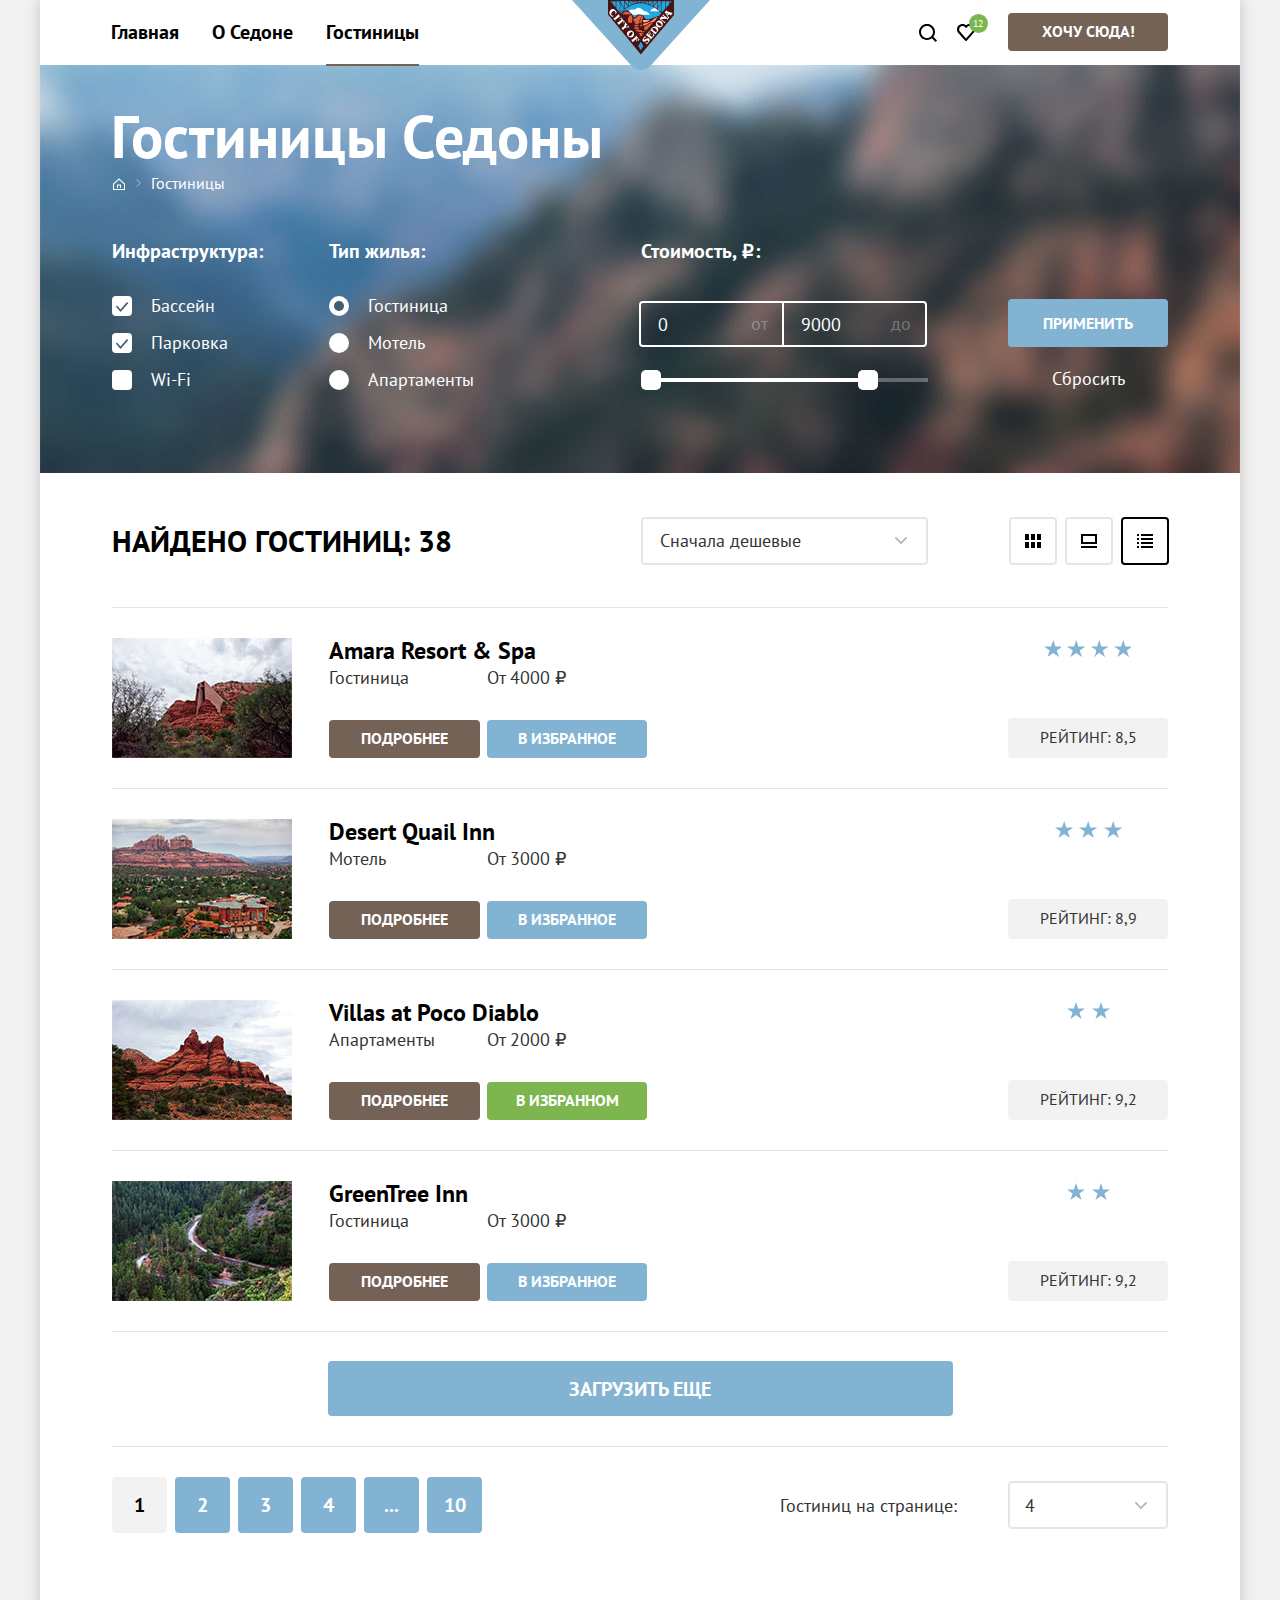
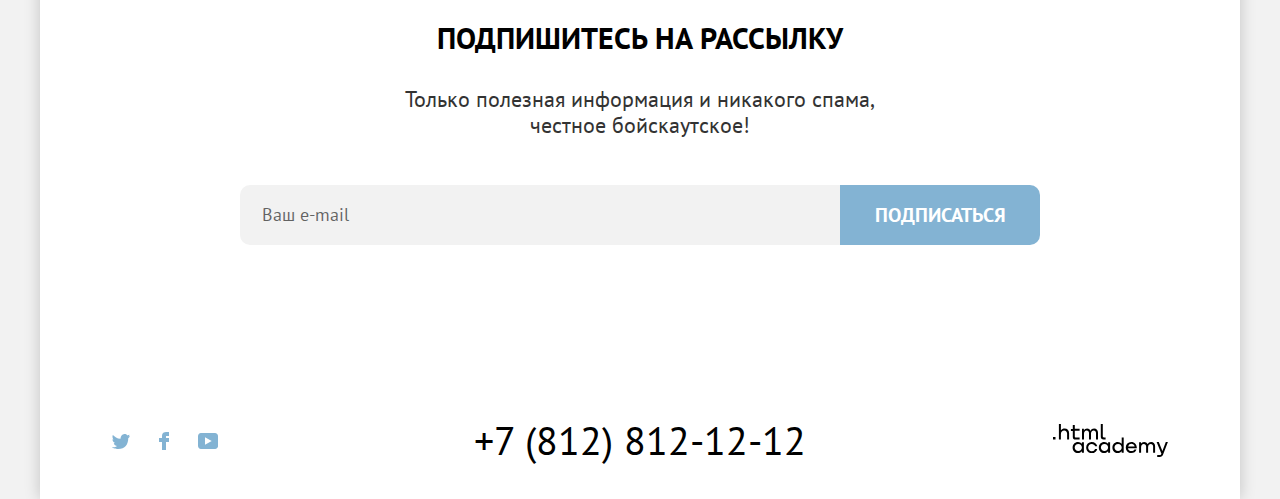
==== commit fff6699b: "защита ( исправления)" ====
--- a/catalog.html
+++ b/catalog.html
@@ -55,8 +55,8 @@
               <span class="visually-hidden">
                 Избранное
               </span>
-            </a>
-            <span class="round-green">12</span>
+              <span class="round-green">12</span>
+            </a>
           </li>
           <li class="navigation-item">
             <a class="button wanna-go button-brown" href="#">Хочу сюда!</a>
@@ -238,7 +238,7 @@
             <a href="#" class="button hotel-card-button button-blue">В избранное</a>
             </div>
             <div class="rating-container">
-            <div class="hotel-rating-stars hotel-rating-stars-one"></div>
+            <div class="hotel-rating-stars hotel-rating-stars-four"></div>
             <p class="hotel-rating-text">Рейтинг: 8,5</p>
             </div>
           </li>
@@ -254,7 +254,7 @@
             <a href="#" class="button hotel-card-button button-blue">В избранное</a>
             </div>
             <div class="rating-container">
-            <div class="hotel-rating-stars hotel-rating-stars-two"></div>
+            <div class="hotel-rating-stars hotel-rating-stars-three"></div>
             <p class="hotel-rating-text">Рейтинг: 8,9</p>
             </div>
           </li>
@@ -270,7 +270,7 @@
             <a href="#" class="button hotel-card-button button-green">В избранном</a>
             </div>
             <div class="rating-container">
-            <div class="hotel-rating-stars hotel-rating-stars-three"></div>
+            <div class="hotel-rating-stars hotel-rating-stars-two"></div>
             <p class="hotel-rating-text">Рейтинг: 9,2</p>
             </div>
           </li>
@@ -286,7 +286,7 @@
             <a href="#" class="button hotel-card-button button-blue">В избранное</a>
             </div>
             <div class="rating-container">
-            <div class="hotel-rating-stars hotel-rating-stars-four"></div>
+            <div class="hotel-rating-stars hotel-rating-stars-two"></div>
             <p class="hotel-rating-text">Рейтинг: 9,2</p>
             </div>
           </li>
--- a/styles/styles.css
+++ b/styles/styles.css
@@ -90,6 +90,7 @@
   background-image: url("../img/down-vector.svg");
   background-repeat: no-repeat;
   background-position: right 21px center;
+  background-color: #ffffff;
   cursor: pointer;
 }
 
@@ -353,7 +354,7 @@
 .hotel-main-info-container {
   margin-left: 37px;
   display: grid;
-  grid-template-columns: 151px auto;
+  grid-template-columns: 151px 515px;
   gap: 7px;
 }
 
@@ -438,6 +439,7 @@
   height: 19px;
   font-size: 10px;
   line-height: 13px;
+  font-weight: 400;
   padding-top: 3px;
   box-sizing: border-box;
   padding-left: 4px;
@@ -497,7 +499,7 @@
 }
 
 .contacts {
-  width: 361px;
+  width: 363px;
   margin: 22px auto 24px auto;
 }
 
@@ -825,7 +827,7 @@
 
 .hotel-card-type,
 .hotel-card-price {
-  margin-top: -18px;
+  margin-top: -37px;
 }
 
 .pagination-load-more {
@@ -1080,6 +1082,15 @@
   cursor: pointer;
 }
 
+.catalog-filter-input::-webkit-input-placeholder {
+  color: #ffffff;
+}
+
+.catalog-filter-input::placeholder {
+  color: #ffffff;
+  opacity: 100%;
+}
+
 .catalog-filter-input:hover {
   box-shadow: inset 0 0 0 2px rgba(255, 255, 255, 0.6);
 }
@@ -1107,11 +1118,6 @@
   -webkit-appearance: none;
   margin: 0;
 }
-
-.catalog-filter-input::-webkit-input-placeholder {
-  color: #ffffff;
-}
-
 
 .input-left {
   border-top-left-radius: 4px;
@@ -1206,7 +1212,7 @@
 }
 
 .advantages-description {
-  margin: 0 75px;
+  margin: 0 75px 77px 75px;
 }
 
 .description-blue {
@@ -1235,7 +1241,7 @@
 .reccomendation-description {
   color: #333333;
   width: 192px;
-  margin: 0;
+  margin: 0 0 79px 0;
   padding: 0;
 }
 
@@ -1351,6 +1357,11 @@
   outline-color: transparent;
 }
 
+.control-input:disabled + .control-mark {
+  background-color: rgba(255, 255, 255, 0.1);
+  cursor: default;
+}
+
 .control:active .control-mark {
   background-color: rgba(255, 255, 255, 0.3);
 }
@@ -1419,11 +1430,12 @@
 }
 
 .hotel-card-title {
-  margin: -4px 0 0 -15px;
+  margin: -13px 0 15px -15px;
   grid-column: 1/-1;
 }
 
 .hotel-title-link {
+  display: inline-block;
   color: #000000;
   font-weight: 700;
   font-size: 24px;
@@ -1484,7 +1496,7 @@
   position: relative;
   color: #000000;
   background: url("../img/divider.svg") no-repeat bottom, url("../img/background-index.jpg") no-repeat;
-  background-color: #ffc0cb;
+  background-color: #68a2ca;
 }
 
 .welcome-logo {
@@ -1554,20 +1566,24 @@
   background-repeat: space;
 }
 
+.hotel-rating-stars-five {
+  width: 107px;
+}
+
+.hotel-rating-stars-four {
+  width: 88px;
+}
+
+.hotel-rating-stars-three {
+  width: 67px;
+}
+
+.hotel-rating-stars-two {
+  width: 43px;
+}
+
 .hotel-rating-stars-one {
-  width: 88px;
-}
-
-.hotel-rating-stars-two {
-  width: 67px;
-}
-
-.hotel-rating-stars-three {
-  width: 43px;
-}
-
-.hotel-rating-stars-four {
-  width: 43px;
+  width: 19px;
 }
 
 .modal-container {
@@ -1626,6 +1642,7 @@
   font-weight: 700;
   color: #000000;
   text-transform: uppercase;
+  align-self: flex-start;
 }
 
 .form-label {
